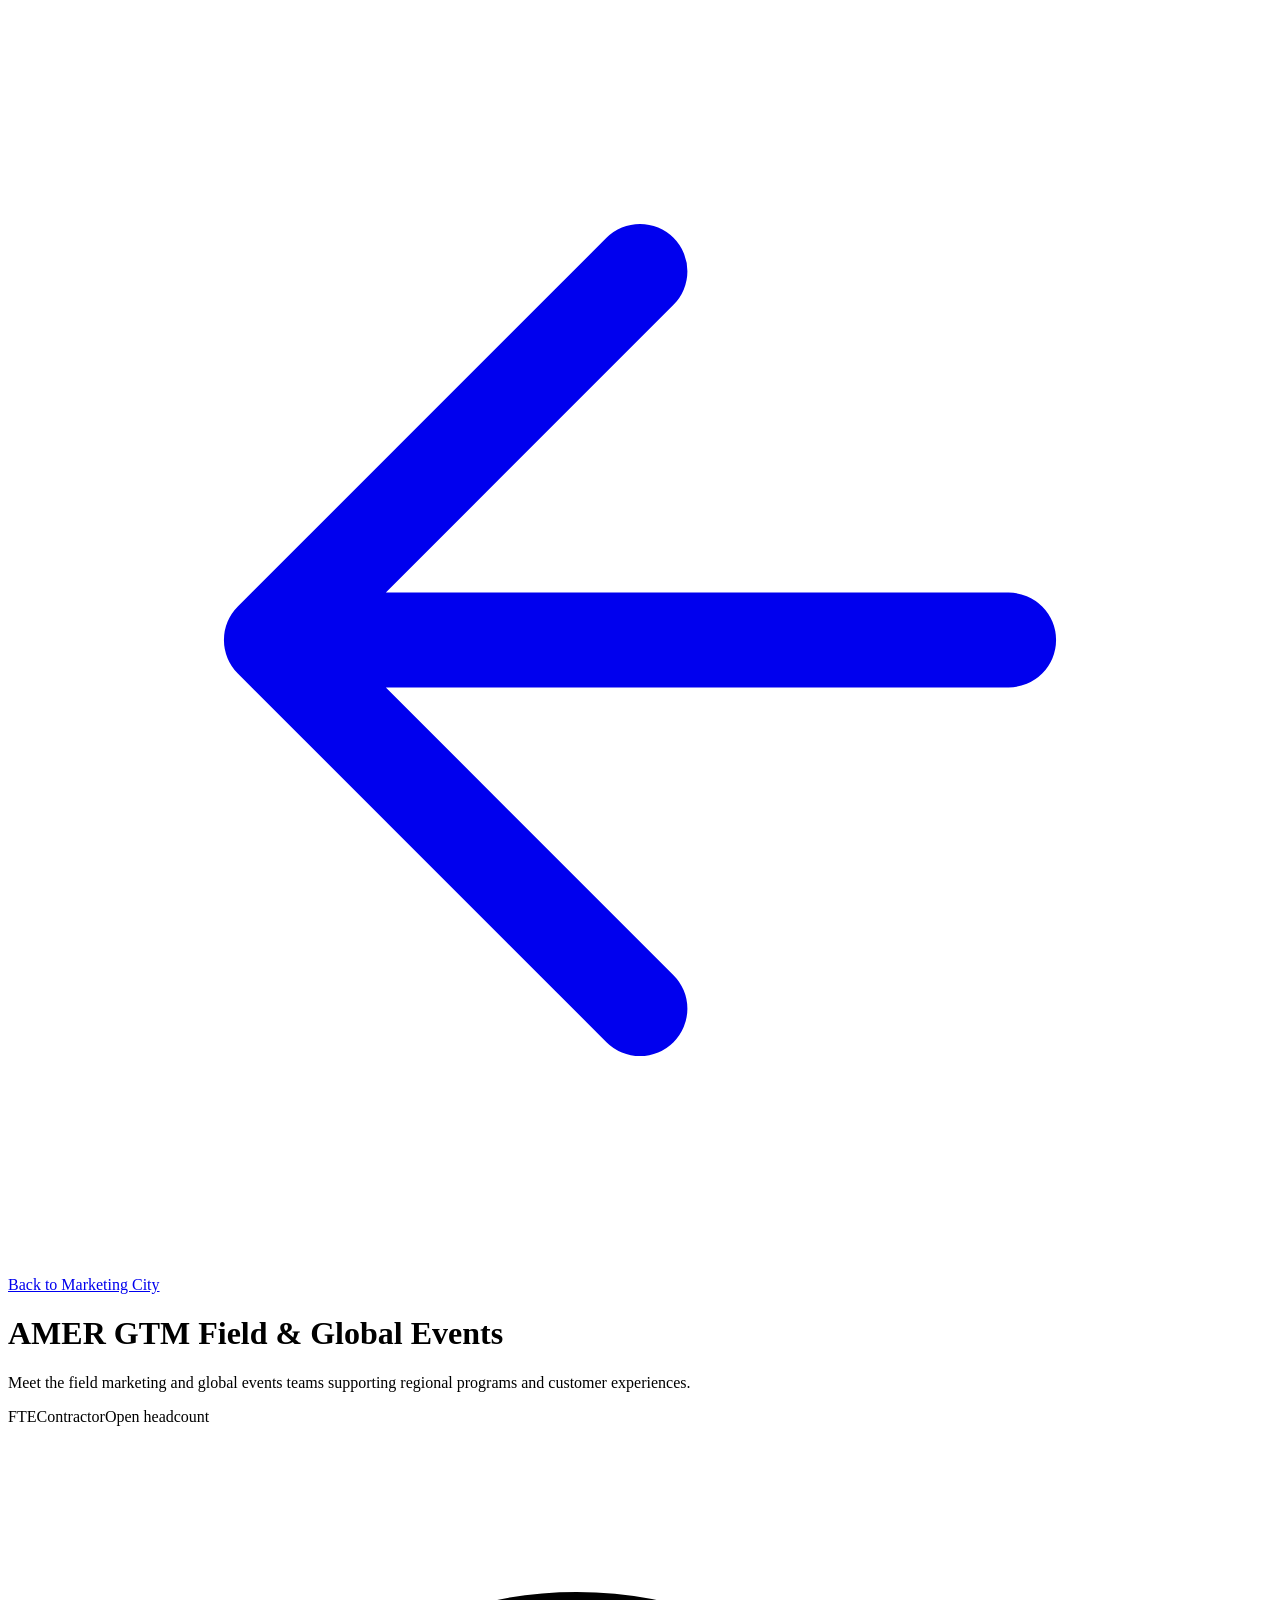
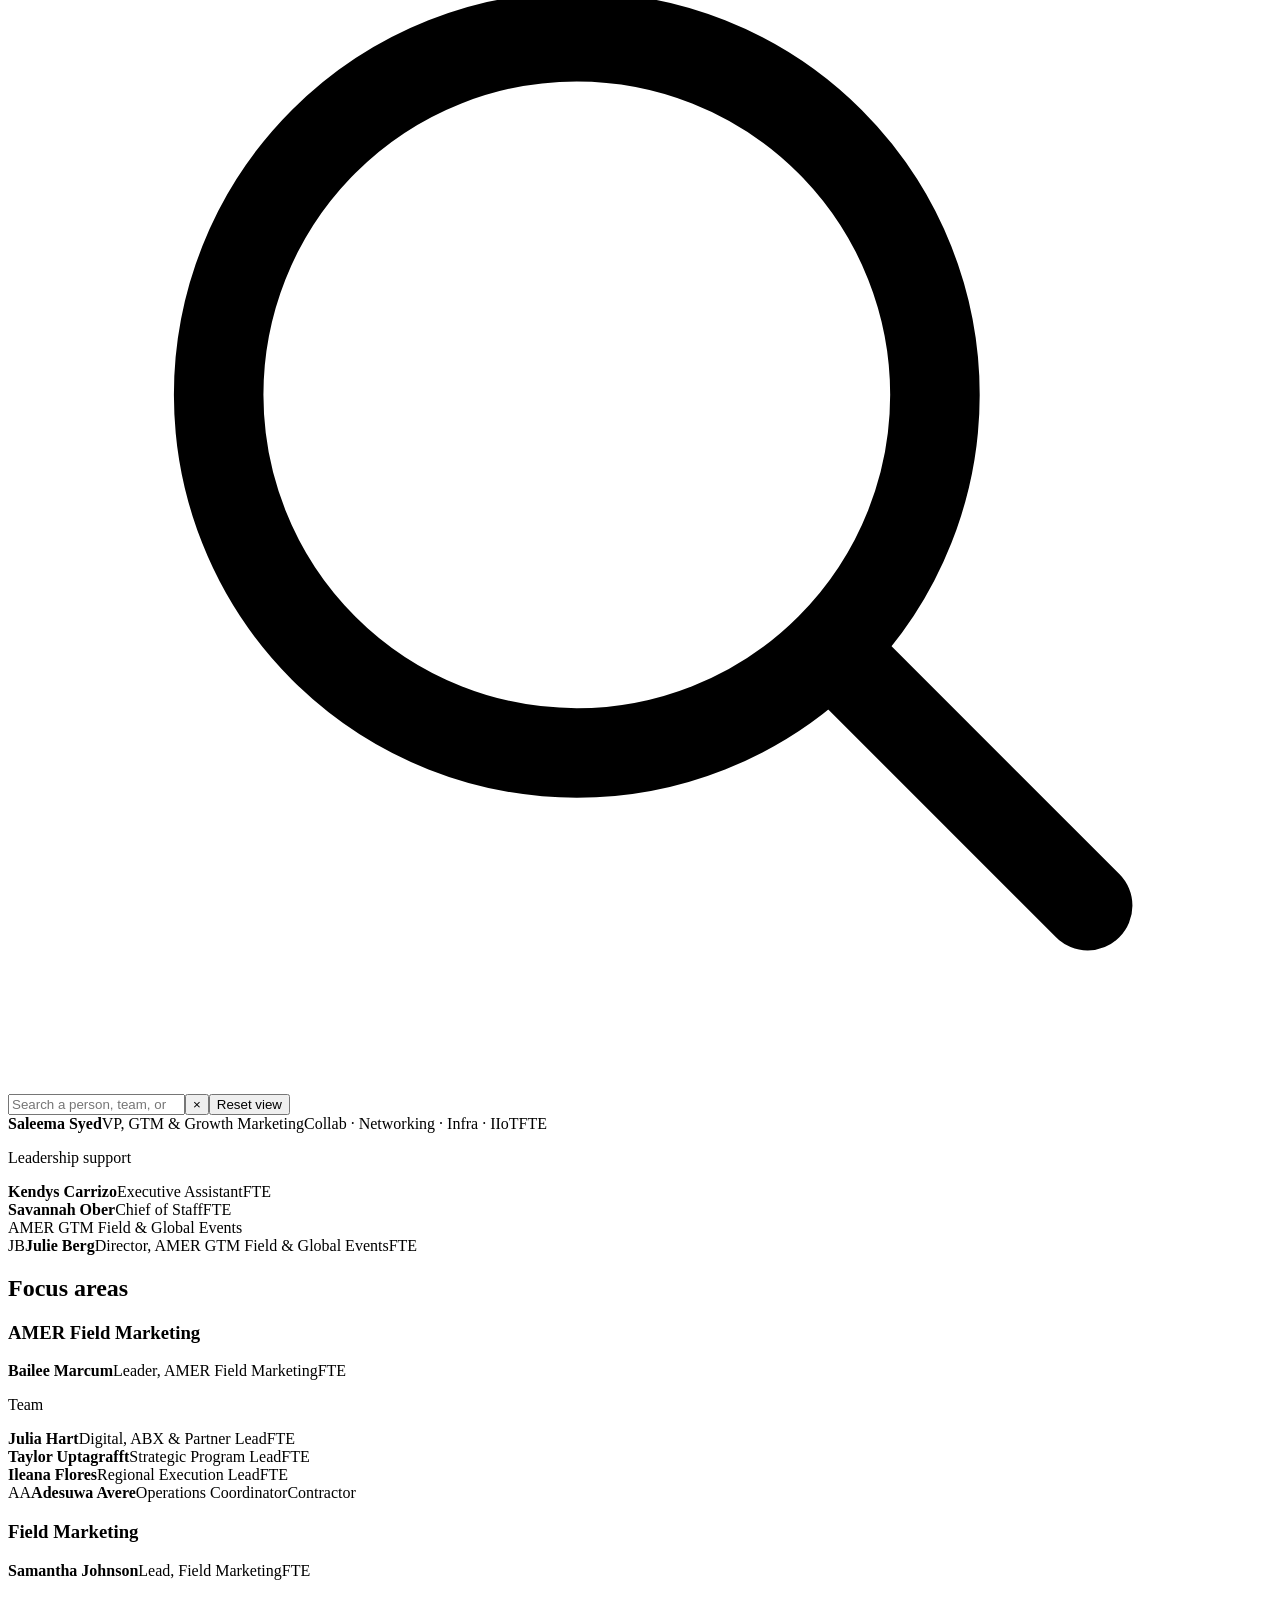
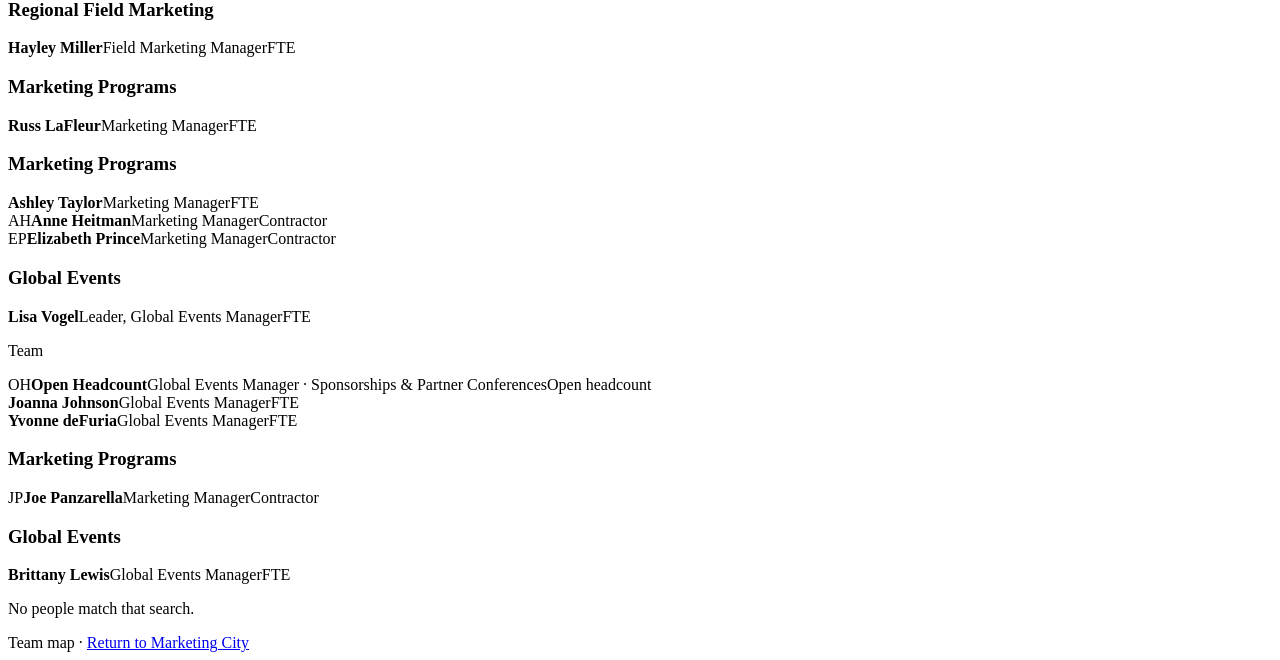
==== amer-gtm-field-global-events.html @ 4ba30db3 "Add files via upload" ====
<!doctype html>
<html lang="en"><head><meta charset="utf-8"><meta name="viewport" content="width=device-width,initial-scale=1"><meta name="theme-color" content="#f2efe9"><title>AMER GTM Field &amp; Global Events — Team Map</title><link rel="stylesheet" href="assets/team-maps.css"><link rel="stylesheet" href="assets/layout-fixes.css"></head>
<body><main class="page">
  <header class="topbar"><div><a class="back" href="index.html" aria-label="Back to Marketing City home"><svg viewBox="0 0 24 24" fill="none" aria-hidden="true"><path d="M19 12H5m7 7-7-7 7-7" stroke="currentColor" stroke-width="1.8" stroke-linecap="round" stroke-linejoin="round"/></svg>Back to Marketing City</a><h1>AMER GTM Field &amp; Global Events</h1><p class="subtitle">Meet the field marketing and global events teams supporting regional programs and customer experiences.</p></div><div class="header-meta"><div class="count" data-people-count></div><div class="legend"><span class="legend-item"><i class="legend-mark"></i>FTE</span><span class="legend-item"><i class="legend-mark contractor"></i>Contractor</span><span class="legend-item"><i class="legend-mark open"></i>Open headcount</span></div></div></header>
  <div class="toolbar"><label class="search-wrap"><svg class="search-icon" viewBox="0 0 24 24" fill="none" aria-hidden="true"><circle cx="10.8" cy="10.8" r="6.8" stroke="currentColor" stroke-width="1.7"/><path d="m16 16 4.5 4.5" stroke="currentColor" stroke-width="1.7" stroke-linecap="round"/></svg><input id="search" type="search" placeholder="Search a person, team, or responsibility" autocomplete="off" aria-label="Search a person, team, or responsibility"><button class="clear" type="button" aria-label="Clear search">×</button></label><button class="reset" type="button">Reset view</button></div>
  <section class="executive-row" aria-label="Marketing leadership">
    <article class="executive-card"><span class="avatar"><img src="assets/headshots/saleema-syed.jpg" alt="" loading="lazy"></span><span class="copy"><strong class="name">Saleema Syed</strong><span class="title">VP, GTM &amp; Growth Marketing</span><span class="title">Collab · Networking · Infra · IIoT</span><span class="role">FTE</span></span></article>
    <div class="executive-support"><p class="executive-support-label">Leadership support</p>
      <article class="person-card"><span class="avatar"><img src="assets/headshots/kendys-carrizo.jpg" alt="" loading="lazy"></span><span class="copy"><strong class="name">Kendys Carrizo</strong><span class="title">Executive Assistant</span><span class="role">FTE</span></span></article>
      <article class="person-card"><span class="avatar"><img src="assets/headshots/savannah-ober.jpg" alt="" loading="lazy"></span><span class="copy"><strong class="name">Savannah Ober</strong><span class="title">Chief of Staff</span><span class="role">FTE</span></span></article>
    </div>
  </section>
  <div class="focus-banner" role="heading" aria-level="2">AMER GTM Field &amp; Global Events</div>
  <section class="lead-panel" aria-label="Team leadership"><div class="lead-person"><span class="avatar">JB</span><span class="copy"><strong class="name">Julie Berg</strong><span class="title">Director, AMER GTM Field &amp; Global Events</span><span class="role">FTE</span></span></div></section>
  <h2 class="section-label">Focus areas</h2><div class="group-grid">
    <section class="group"><h3 class="group-title">AMER Field Marketing</h3><div class="group-content"><article class="person-card"><span class="avatar"><img src="assets/headshots/bailee-marcum.jpg" alt="" loading="lazy"></span><span class="copy"><strong class="name">Bailee Marcum</strong><span class="title">Leader, AMER Field Marketing</span><span class="role">FTE</span></span></article><div class="subgroup"><p class="subgroup-label">Team</p><article class="person-card"><span class="avatar"><img src="assets/headshots/julia-hart.jpg" alt="" loading="lazy"></span><span class="copy"><strong class="name">Julia Hart</strong><span class="title">Digital, ABX &amp; Partner Lead</span><span class="role">FTE</span></span></article><article class="person-card"><span class="avatar"><img src="assets/headshots/taylor-uptagrafft.jpg" alt="" loading="lazy"></span><span class="copy"><strong class="name">Taylor Uptagrafft</strong><span class="title">Strategic Program Lead</span><span class="role">FTE</span></span></article><article class="person-card"><span class="avatar"><img src="assets/headshots/ileana-flores.jpg" alt="" loading="lazy"></span><span class="copy"><strong class="name">Ileana Flores</strong><span class="title">Regional Execution Lead</span><span class="role">FTE</span></span></article><article class="person-card contractor"><span class="avatar">AA</span><span class="copy"><strong class="name">Adesuwa Avere</strong><span class="title">Operations Coordinator</span><span class="role contractor">Contractor</span></span></article></div></div></section>
    <section class="group"><h3 class="group-title">Field Marketing</h3><div class="group-content"><article class="person-card"><span class="avatar"><img src="assets/headshots/samantha-johnson.jpg" alt="" loading="lazy"></span><span class="copy"><strong class="name">Samantha Johnson</strong><span class="title">Lead, Field Marketing</span><span class="role">FTE</span></span></article></div></section>
    <section class="group"><h3 class="group-title">Regional Field Marketing</h3><div class="group-content"><article class="person-card"><span class="avatar"><img src="assets/headshots/hayley-miller.jpg" alt="" loading="lazy"></span><span class="copy"><strong class="name">Hayley Miller</strong><span class="title">Field Marketing Manager</span><span class="role">FTE</span></span></article></div></section>
    <section class="group"><h3 class="group-title">Marketing Programs</h3><div class="group-content"><article class="person-card"><span class="avatar"><img src="assets/headshots/russ-lafleur.jpg" alt="" loading="lazy"></span><span class="copy"><strong class="name">Russ LaFleur</strong><span class="title">Marketing Manager</span><span class="role">FTE</span></span></article></div></section>
    <section class="group"><h3 class="group-title">Marketing Programs</h3><div class="group-content"><article class="person-card"><span class="avatar"><img src="assets/headshots/ashley-taylor.jpg" alt="" loading="lazy"></span><span class="copy"><strong class="name">Ashley Taylor</strong><span class="title">Marketing Manager</span><span class="role">FTE</span></span></article><article class="person-card contractor"><span class="avatar">AH</span><span class="copy"><strong class="name">Anne Heitman</strong><span class="title">Marketing Manager</span><span class="role contractor">Contractor</span></span></article><article class="person-card contractor"><span class="avatar">EP</span><span class="copy"><strong class="name">Elizabeth Prince</strong><span class="title">Marketing Manager</span><span class="role contractor">Contractor</span></span></article></div></section>
    <section class="group"><h3 class="group-title">Global Events</h3><div class="group-content"><article class="person-card"><span class="avatar"><img src="assets/headshots/lisa-vogel.jpg" alt="" loading="lazy"></span><span class="copy"><strong class="name">Lisa Vogel</strong><span class="title">Leader, Global Events Manager</span><span class="role">FTE</span></span></article><div class="subgroup"><p class="subgroup-label">Team</p><article class="person-card open"><span class="avatar">OH</span><span class="copy"><strong class="name">Open Headcount</strong><span class="title">Global Events Manager · Sponsorships &amp; Partner Conferences</span><span class="role open">Open headcount</span></span></article><article class="person-card"><span class="avatar"><img src="assets/headshots/joanna-johnson.jpg" alt="" loading="lazy"></span><span class="copy"><strong class="name">Joanna Johnson</strong><span class="title">Global Events Manager</span><span class="role">FTE</span></span></article><article class="person-card"><span class="avatar"><img src="assets/headshots/yvonne-defuria.jpg" alt="" loading="lazy"></span><span class="copy"><strong class="name">Yvonne deFuria</strong><span class="title">Global Events Manager</span><span class="role">FTE</span></span></article></div></div></section>
    <section class="group"><h3 class="group-title">Marketing Programs</h3><div class="group-content"><article class="person-card contractor"><span class="avatar">JP</span><span class="copy"><strong class="name">Joe Panzarella</strong><span class="title">Marketing Manager</span><span class="role contractor">Contractor</span></span></article></div></section>
    <section class="group"><h3 class="group-title">Global Events</h3><div class="group-content"><article class="person-card"><span class="avatar"><img src="assets/headshots/brittany-lewis.jpg" alt="" loading="lazy"></span><span class="copy"><strong class="name">Brittany Lewis</strong><span class="title">Global Events Manager</span><span class="role">FTE</span></span></article></div></section>
  </div><p class="empty-state">No people match that search.</p><footer class="footer">Team map · <a href="index.html">Return to Marketing City</a></footer>
</main><script src="assets/team-maps.js"></script></body></html>
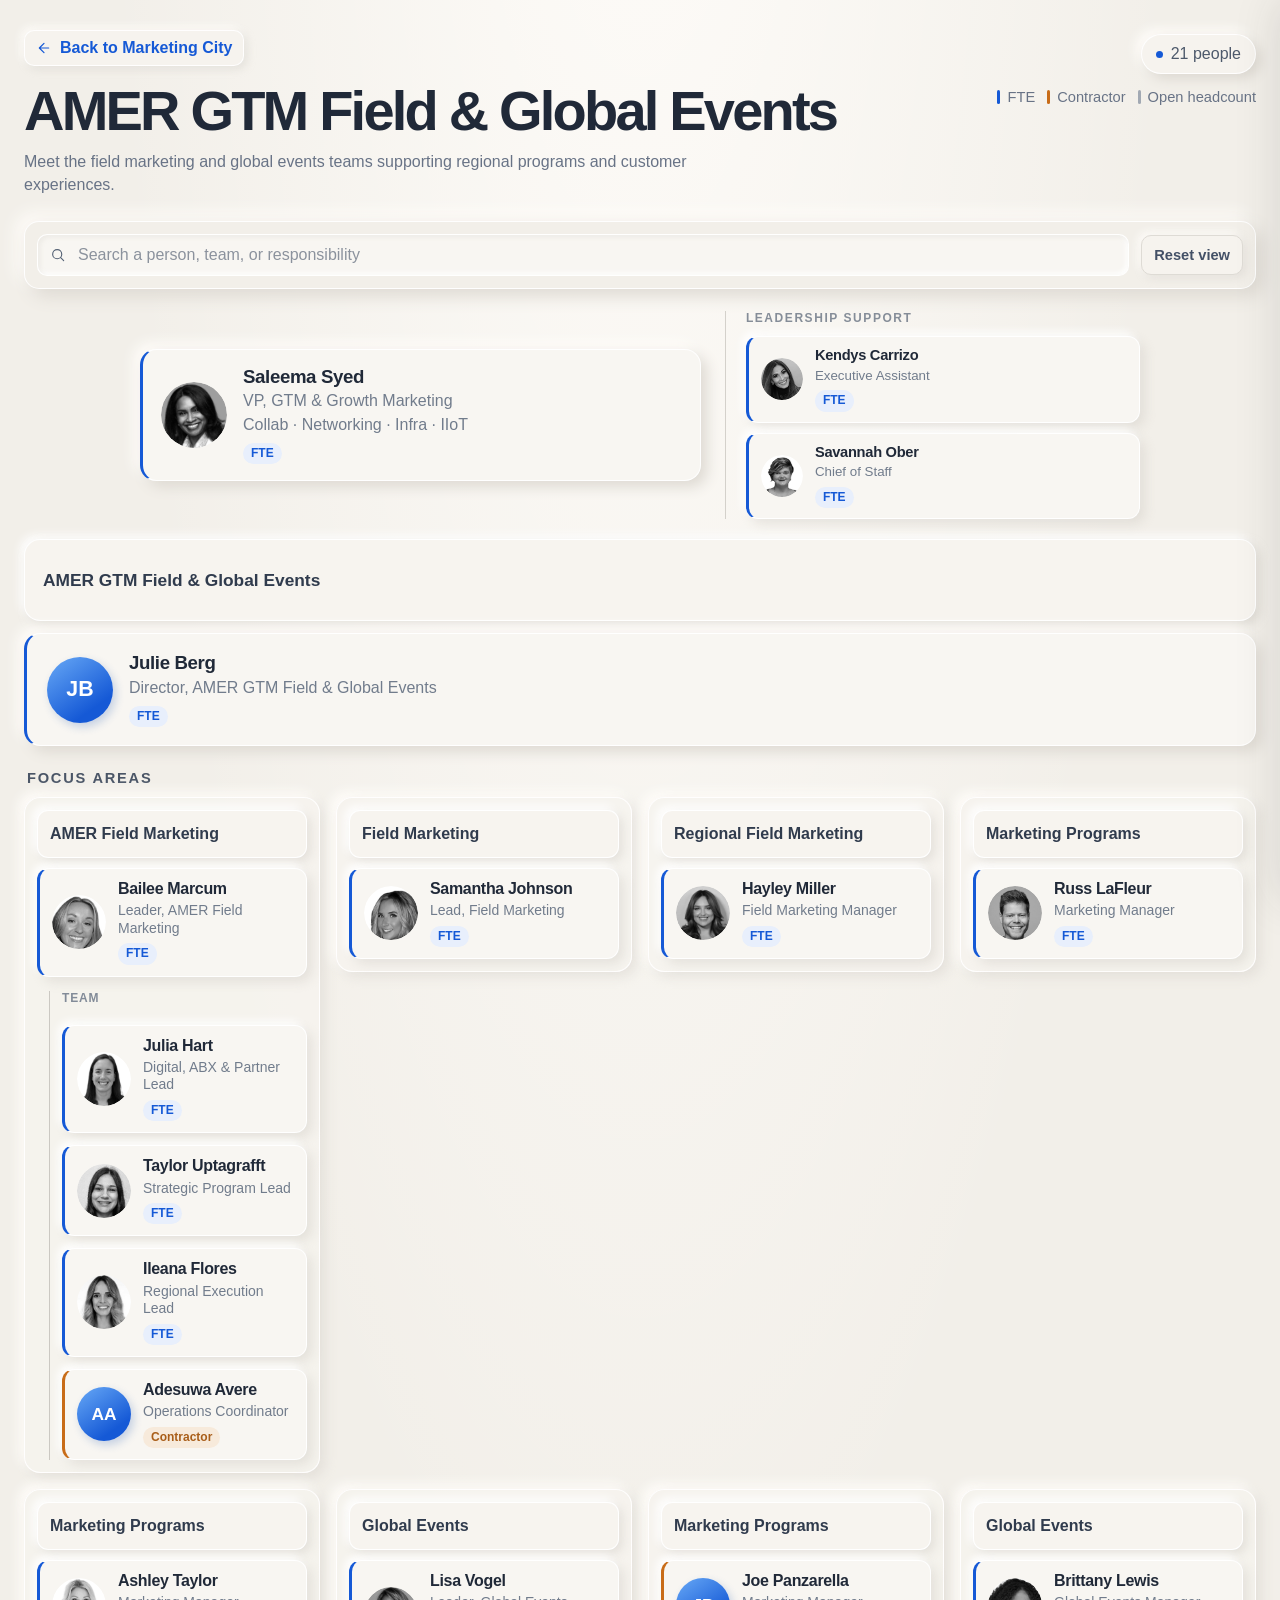
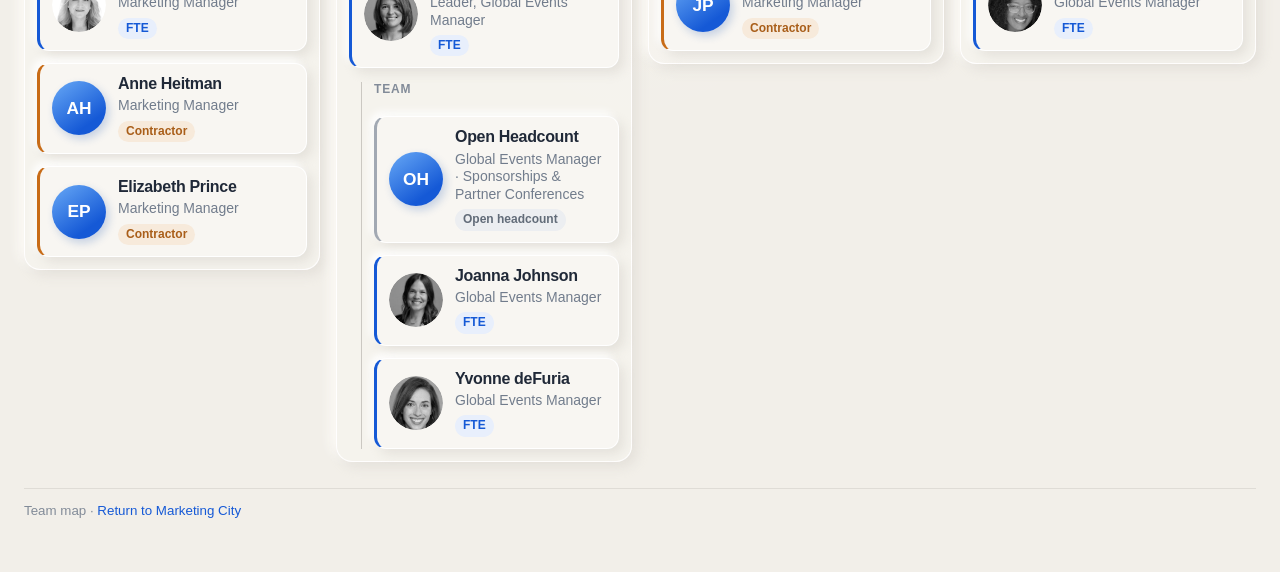
==== commit 442b7fe4: "Add files via upload" ====
--- a/amer-gtm-field-global-events.html
+++ b/amer-gtm-field-global-events.html
@@ -2,7 +2,7 @@
 <html lang="en"><head><meta charset="utf-8"><meta name="viewport" content="width=device-width,initial-scale=1"><meta name="theme-color" content="#f2efe9"><title>AMER GTM Field &amp; Global Events — Team Map</title><link rel="stylesheet" href="assets/team-maps.css"><link rel="stylesheet" href="assets/layout-fixes.css"></head>
 <body><main class="page">
   <header class="topbar"><div><a class="back" href="index.html" aria-label="Back to Marketing City home"><svg viewBox="0 0 24 24" fill="none" aria-hidden="true"><path d="M19 12H5m7 7-7-7 7-7" stroke="currentColor" stroke-width="1.8" stroke-linecap="round" stroke-linejoin="round"/></svg>Back to Marketing City</a><h1>AMER GTM Field &amp; Global Events</h1><p class="subtitle">Meet the field marketing and global events teams supporting regional programs and customer experiences.</p></div><div class="header-meta"><div class="count" data-people-count></div><div class="legend"><span class="legend-item"><i class="legend-mark"></i>FTE</span><span class="legend-item"><i class="legend-mark contractor"></i>Contractor</span><span class="legend-item"><i class="legend-mark open"></i>Open headcount</span></div></div></header>
-  <div class="toolbar"><label class="search-wrap"><svg class="search-icon" viewBox="0 0 24 24" fill="none" aria-hidden="true"><circle cx="10.8" cy="10.8" r="6.8" stroke="currentColor" stroke-width="1.7"/><path d="m16 16 4.5 4.5" stroke="currentColor" stroke-width="1.7" stroke-linecap="round"/></svg><input id="search" type="search" placeholder="Search a person, team, or responsibility" autocomplete="off" aria-label="Search a person, team, or responsibility"><button class="clear" type="button" aria-label="Clear search">×</button></label><button class="reset" type="button">Reset view</button></div>
+  <div class="toolbar"><label class="search-wrap"><svg class="search-icon" viewBox="0 0 24 24" fill="none" aria-hidden="true"><circle cx="10.8" cy="10.8" r="6.8" stroke="currentColor" stroke-width="1.7"/><path d="m16 16 4.5 4.5" stroke="currentColor" stroke-width="1.7" stroke-linecap="round"/></svg><input id="search" type="text" placeholder="Search a person, team, or responsibility" autocomplete="off" aria-label="Search a person, team, or responsibility"><button class="clear" type="button" aria-label="Clear search">×</button></label><button class="reset" type="button">Reset view</button></div>
   <section class="executive-row" aria-label="Marketing leadership">
     <article class="executive-card"><span class="avatar"><img src="assets/headshots/saleema-syed.jpg" alt="" loading="lazy"></span><span class="copy"><strong class="name">Saleema Syed</strong><span class="title">VP, GTM &amp; Growth Marketing</span><span class="title">Collab · Networking · Infra · IIoT</span><span class="role">FTE</span></span></article>
     <div class="executive-support"><p class="executive-support-label">Leadership support</p>
--- a/assets/team-maps.css
+++ b/assets/team-maps.css
@@ -0,0 +1,55 @@
+:root{color-scheme:light;--canvas:#f2efe9;--panel:#f8f6f2;--ink:#202938;--muted:#687386;--muted-soft:#838b98;--blue:#1559d6;--blue-soft:#e8effc;--line:#dfdcd6;--orange:#c86c18;--orange-soft:#f7eadb;--cyan:#20b9d6;font-family:Inter,ui-sans-serif,-apple-system,BlinkMacSystemFont,"Segoe UI",sans-serif;font-synthesis:none;text-rendering:optimizeLegibility}*{box-sizing:border-box}body{min-width:320px;min-height:100vh;margin:0;color:var(--ink);background:radial-gradient(ellipse at 50% -25%,#fffdfa 0,transparent 60%),var(--canvas)}button,input{font:inherit}.page{width:min(100% - 48px,1680px);margin:auto;padding:30px 0 54px}.topbar{display:flex;align-items:flex-start;justify-content:space-between;gap:28px;margin-bottom:25px}.back{display:inline-flex;align-items:center;gap:8px;margin-bottom:16px;padding:8px 11px;border:1px solid rgba(255,255,255,.96);border-radius:10px;color:var(--blue);background:#f6f3ee;box-shadow:3px 3px 8px rgba(203,199,192,.4),-3px -3px 8px #fffdfa;text-decoration:none;font-size:12pt;font-weight:620}.back:hover{background:#fbfaf7;border-color:#c8d6f0}.back svg{width:16px;height:16px}.eyebrow{margin:0 0 10px;color:var(--blue);font-size:10pt;font-weight:750;letter-spacing:.14em;text-transform:uppercase}h1{margin:0;font-size:clamp(30pt,4.8vw,42pt);line-height:1.02;letter-spacing:-.05em;font-weight:690}.subtitle{max-width:680px;margin:12px 0 0;color:var(--muted);font-size:12pt;line-height:1.4}.header-meta{display:flex;flex-direction:column;align-items:flex-end;gap:15px;padding-top:4px}.count{display:flex;align-items:center;gap:8px;padding:10px 14px;border:1px solid rgba(255,255,255,.96);border-radius:999px;color:#4d596b;background:#f6f3ee;box-shadow:5px 5px 12px #ddd9d2,-5px -5px 12px #fffdfa;font-size:12pt;white-space:nowrap}.count:before{width:7px;height:7px;border-radius:50%;background:var(--blue);content:""}.legend{display:flex;flex-wrap:wrap;justify-content:flex-end;gap:12px;color:var(--muted);font-size:11pt}.legend-item{display:inline-flex;align-items:center;gap:7px;white-space:nowrap}.legend-mark{width:3px;height:14px;border-radius:2px;background:var(--blue)}.legend-mark.contractor{background:var(--orange)}.legend-mark.sow{background:#5b82e8}.legend-mark.open{background:#a2a9b3}.toolbar{display:flex;align-items:center;gap:12px;margin:0 0 22px;padding:12px;border:1px solid rgba(255,255,255,.96);border-radius:15px;background:#f2efe9;box-shadow:7px 7px 18px #ddd9d2,-7px -7px 18px #fffdfa}.search-wrap{position:relative;flex:1}.search-icon{position:absolute;top:50%;left:13px;width:16px;height:16px;transform:translateY(-50%);color:#546174;pointer-events:none}#search{width:100%;min-height:42px;padding:0 40px;color:var(--ink);border:1px solid rgba(255,255,255,.96);border-radius:10px;outline:0;background:#f8f6f2;box-shadow:inset 2px 2px 5px rgba(188,184,177,.2),inset -2px -2px 5px #fff; font-size:12pt}#search::placeholder{color:#8b929d}#search:focus{border-color:rgba(21,89,214,.48);background:#fff}.clear,.reset{min-height:40px;padding:0 12px;border:1px solid #dedbd5;border-radius:10px;color:#435066;background:#f6f3ee;box-shadow:3px 3px 8px rgba(203,199,192,.35),-3px -3px 8px #fffdfa;cursor:pointer;font-size:11pt;font-weight:620}.clear:hover,.reset:hover{color:var(--blue);border-color:#c8d6f0}.clear{display:none;position:absolute;right:7px;top:50%;width:28px;height:28px;min-height:0;padding:0;transform:translateY(-50%);box-shadow:none;border:0;background:transparent}.search-wrap.has-value .clear{display:block}.lead-panel{display:grid;grid-template-columns:minmax(0,1fr) minmax(280px,auto);align-items:center;gap:24px;margin:0 0 24px;padding:18px 20px;border:1px solid rgba(255,255,255,.98);border-left:3px solid var(--blue);border-radius:16px;background:#f8f6f2;box-shadow:6px 6px 14px #dedad3,-6px -6px 14px #fffdfa}.lead-person{display:flex;align-items:center;gap:16px;min-width:0}.avatar{display:grid;width:54px;height:54px;flex:0 0 auto;place-items:center;border-radius:50%;color:white;background:linear-gradient(145deg,#68a9f6,#1559d6 75%);box-shadow:3px 4px 9px rgba(36,92,179,.24);font-size:13pt;font-weight:750}.lead-person .avatar{width:66px;height:66px;font-size:16pt}.copy{min-width:0}.name{display:block;color:var(--ink);font-size:14pt;font-weight:690;line-height:1.15;letter-spacing:-.02em}.title{display:block;margin-top:4px;color:#717c8c;font-size:12pt;line-height:1.25}.role{display:inline-flex;align-items:center;width:max-content;margin-top:8px;padding:4px 8px;border-radius:99px;color:var(--blue);background:var(--blue-soft);font-size:9pt;font-weight:650;line-height:1.1}.role.contractor{color:#a95e19;background:var(--orange-soft)}.role.sow{color:#4465c5;background:#e9edfc}.role.open{color:#626c79;background:#eceef1}.lead-side{display:flex;align-items:center;gap:10px;justify-content:flex-end}.lead-side .person-card{width:min(100%,300px);min-height:70px}.section-label{margin:0 0 11px 3px;color:#4a5566;font-size:11pt;font-weight:750;letter-spacing:.12em;text-transform:uppercase}.group-grid{display:grid;grid-template-columns:repeat(auto-fit,minmax(min(100%,250px),1fr));align-items:start;gap:16px}.group{min-width:0;padding:12px;border:1px solid rgba(255,255,255,.96);border-radius:16px;background:rgba(247,244,239,.78);box-shadow:5px 5px 12px rgba(209,205,198,.42),-5px -5px 12px #fffdfa}.group-title{display:flex;align-items:center;min-height:48px;margin:0 0 10px;padding:10px 12px;border:1px solid rgba(255,255,255,.98);border-radius:11px;color:#303b4d;background:#f7f4ef;box-shadow:4px 4px 10px rgba(209,205,198,.46),-4px -4px 10px #fff;font-size:12pt;font-weight:680;line-height:1.2}.group-content{display:flex;flex-direction:column;gap:9px}.person-card{display:flex;align-items:center;gap:12px;min-width:0;min-height:74px;padding:11px 12px;border:1px solid rgba(255,255,255,.98);border-left:3px solid var(--blue);border-radius:12px;background:#f8f6f2;box-shadow:5px 5px 11px rgba(209,205,198,.45),-4px -4px 9px #fff;transition:transform .16s ease,box-shadow .16s ease,border-color .16s ease}.person-card.contractor{border-left-color:var(--orange)}.person-card.sow{border-left-color:#5b82e8}.person-card.open{border-left-color:#a2a9b3}.person-card:hover{transform:translateY(-2px);box-shadow:7px 8px 15px rgba(186,181,172,.55),-4px -4px 10px #fff}.person-card .name{font-size:12pt}.person-card .title{font-size:10.5pt;line-height:1.25}.person-card .role{margin-top:6px}.person-card.no-avatar{padding-left:15px}.subgroup{margin:2px 0 0 12px;padding-left:12px;border-left:1px solid #cbc8c2}.subgroup-label{margin:0 0 8px;color:#828b98;font-size:9pt;font-weight:700;letter-spacing:.07em;text-transform:uppercase}.subgroup .person-card{min-height:64px}.empty-state{display:none;margin:20px 0;padding:30px;color:var(--muted);text-align:center;border:1px dashed #c9c6c0;border-radius:14px}.footer{margin-top:26px;padding-top:14px;border-top:1px solid #dfdcd6;color:#828b98;font-size:10pt}.footer a{color:var(--blue);text-decoration:none}.footer a:hover{text-decoration:underline}.hidden-by-search{display:none!important}@media(max-width:900px){.page{width:min(100% - 36px,1680px)}.lead-panel{grid-template-columns:1fr}.lead-side{justify-content:flex-start}.lead-side .person-card{width:auto;min-width:min(100%,300px)}}@media(max-width:640px){.page{width:min(100% - 28px,1680px);padding-top:22px}.topbar{flex-direction:column;gap:14px}.header-meta{width:100%;align-items:flex-start}.legend{justify-content:flex-start}.toolbar{flex-wrap:wrap}.search-wrap{flex-basis:100%}.clear{right:7px}.lead-panel{padding:14px}.lead-side{flex-direction:column;align-items:stretch}.lead-side .person-card{width:100%;max-width:none}.group-grid{grid-template-columns:1fr}.group{padding:10px}.group-title{min-height:44px}.person-card{min-height:68px}}
+
+
+/* Shared executive leadership row used above each focus-area leader. */
+.executive-row{display:grid;grid-template-columns:minmax(0,1fr) minmax(280px,.74fr);align-items:center;gap:24px;width:min(100%,1000px);margin:0 auto 20px}
+.executive-card{display:flex;align-items:center;gap:16px;min-width:0;min-height:104px;padding:16px 18px;border:1px solid rgba(255,255,255,.98);border-left:3px solid var(--blue);border-radius:16px;background:#f8f6f2;box-shadow:6px 6px 14px #dedad3,-6px -6px 14px #fffdfa}
+.executive-card .avatar{width:66px;height:66px;flex:0 0 auto;font-size:16pt}
+.executive-support{display:flex;min-width:0;flex-direction:column;gap:10px;padding-left:20px;border-left:1px solid #d4d1cb}
+.executive-support-label{margin:0 0 1px;color:#858d98;font-size:9pt;font-weight:750;letter-spacing:.13em;text-transform:uppercase}
+.executive-support .person-card{min-height:66px;padding:10px 12px}
+.executive-support .person-card .avatar{width:42px;height:42px;font-size:10.5pt}
+.executive-support .person-card .name{font-size:11pt}
+.executive-support .person-card .title{font-size:10pt}
+@media(max-width:900px){.executive-row{grid-template-columns:minmax(0,1fr) minmax(250px,.78fr);gap:16px}}
+@media(max-width:640px){.executive-row{grid-template-columns:minmax(0,1fr);gap:14px}.executive-support{display:grid;grid-template-columns:repeat(2,minmax(0,1fr));padding:0;border:0}.executive-support-label{grid-column:1/-1}}
+@media(max-width:420px){.executive-support{grid-template-columns:minmax(0,1fr)}.executive-support-label{grid-column:1}}
+
+
+/* Full-width department banner above the department lead. */
+.focus-banner{display:flex;min-height:82px;align-items:center;margin:0 0 12px;padding:12px 18px;border:1px solid rgba(255,255,255,.98);border-radius:16px;color:#303b4d;background:#f7f4ef;box-shadow:4px 4px 10px rgba(209,205,198,.56),-4px -4px 10px rgba(255,255,255,.96);font-size:13pt;font-weight:680;line-height:1.2}
+@media(max-width:640px){.focus-banner{min-height:68px;margin-bottom:10px;padding:10px 14px}}
+
+/* People directory detail view shared by all standard team pages. */
+.directory-scrim{position:fixed;z-index:1000;inset:0;visibility:hidden;background:rgba(30,38,50,.3);opacity:0;transition:opacity .2s,visibility .2s}
+.directory-scrim.open{visibility:visible;opacity:1}
+.directory-panel{position:fixed;z-index:1001;top:0;right:0;display:flex;width:min(430px,100%);height:100dvh;flex-direction:column;padding:26px;overflow-y:auto;border-left:1px solid rgba(178,174,166,.45);color:var(--ink);background:linear-gradient(160deg,#fbfaf7,#f1eee8 90%);box-shadow:-15px 0 42px rgba(45,47,50,.13);transform:translateX(103%);transition:transform .24s cubic-bezier(.2,.8,.2,1)}
+.directory-panel.open{transform:translateX(0)}
+.directory-top{display:flex;align-items:center;justify-content:space-between}
+.directory-kicker{margin:0;color:var(--blue);font-size:9pt;font-weight:750;letter-spacing:.14em;text-transform:uppercase}
+.directory-close{display:grid;width:36px;height:36px;place-items:center;border:1px solid rgba(255,255,255,.95);border-radius:10px;color:#586477;background:#f6f3ee;box-shadow:3px 3px 8px rgba(204,200,193,.55),-3px -3px 8px rgba(255,255,255,.95);cursor:pointer}
+.directory-close svg{width:16px;height:16px}
+.directory-profile{margin:26px 0 22px;padding-bottom:20px;border-bottom:1px solid var(--line)}
+.directory-avatar{display:grid;width:68px;height:68px;margin-bottom:16px;place-items:center;border-radius:22px;color:#fff;background:linear-gradient(145deg,#78b4f8,#1559d6 75%);box-shadow:6px 6px 14px rgba(44,93,168,.22),-4px -4px 10px rgba(255,255,255,.9);font-size:16pt;font-weight:750}
+.directory-name{margin:0;color:var(--ink);font-size:22pt;line-height:1.1;letter-spacing:-.04em}
+.directory-title{margin:7px 0 0;color:var(--muted);font-size:12pt;line-height:1.4}
+.directory-badges{display:flex;flex-wrap:wrap;gap:7px;margin-top:13px}
+.directory-badge{padding:4px 8px;border:1px solid #d5e0f5;border-radius:99px;color:var(--blue);background:#e9effb;font-size:9pt;font-weight:650}
+.directory-badge.contractor{color:#a95e19;border-color:#efdbc4;background:#f8ebdc}
+.directory-badge.sow{color:#4465c5;border-color:#d8e0fb;background:#e9edfc}
+.directory-badge.open{color:#626c79;border-color:#dedfe2;background:#eceef1}
+.directory-section{margin-bottom:20px}
+.directory-section h3{margin:0 0 9px;color:#828b98;font-size:9pt;font-weight:750;letter-spacing:.12em;text-transform:uppercase}
+.directory-copy{margin:0;padding:12px 13px;border:1px solid rgba(255,255,255,.95);border-radius:11px;color:#3d495c;background:#f7f5f0;box-shadow:4px 4px 10px rgba(208,204,197,.5),-4px -4px 10px rgba(255,255,255,.94);font-size:11pt;line-height:1.45}
+.directory-manager{display:block;width:100%;padding:12px 13px;text-align:left;border:1px solid rgba(255,255,255,.95);border-radius:11px;color:var(--ink);background:#f7f5f0;box-shadow:4px 4px 10px rgba(208,204,197,.5),-4px -4px 10px rgba(255,255,255,.94);cursor:pointer}
+.directory-manager:hover{border-color:#c8d8f2;background:#f9f8f4}
+.directory-manager strong,.directory-manager span{display:block}
+.directory-manager span{margin-top:3px;color:var(--muted);font-size:10pt}
+.directory-panel .directory-bottom{margin-top:auto;padding-top:14px;color:var(--muted);font-size:10pt;line-height:1.45}
+.person-card,.lead-person,.executive-card{cursor:pointer}
+.person-card:focus-visible,.lead-person:focus-visible,.executive-card:focus-visible{outline:2px solid var(--blue);outline-offset:3px}
+.avatar{overflow:hidden}
+.avatar img{display:block;width:100%;height:100%;border-radius:inherit;object-fit:cover;object-position:center top;filter:grayscale(1)}
+.directory-avatar{overflow:hidden;border-radius:50%}
+.directory-avatar img{display:block;width:100%;height:100%;border-radius:inherit;object-fit:cover;object-position:center top;filter:grayscale(1)}
+@media(max-width:640px){.directory-panel{top:auto;right:0;bottom:0;width:100%;height:min(86dvh,720px);padding:21px;border-top:1px solid rgba(178,174,166,.45);border-left:0;border-radius:20px 20px 0 0;box-shadow:0 -15px 42px rgba(45,47,50,.13);transform:translateY(103%)}.directory-panel.open{transform:translateY(0)}.directory-profile{margin-top:20px}}
--- a/assets/layout-fixes.css
+++ b/assets/layout-fixes.css
@@ -0,0 +1,88 @@
+/* Shared small-screen wrapping and card rhythm for all focus-area pages. */
+html,
+body {
+  width: 100%;
+  max-width: 100%;
+  overflow-x: clip;
+}
+
+.page,
+.shell,
+#app,
+.group-grid,
+.group,
+.domain-grid,
+.domain,
+.specialty-grid,
+.specialty,
+.division,
+.team-column,
+.team-people,
+.group-content,
+.subgroup {
+  min-width: 0;
+  max-width: 100%;
+}
+
+.subgroup {
+  display: flex;
+  flex-direction: column;
+}
+
+.person-card,
+.person-node {
+  min-width: 0;
+  max-width: 100%;
+  gap: 12px !important;
+  overflow: visible !important;
+}
+
+.person-card > .copy,
+.person-node > .node-copy,
+.lead-person > .copy {
+  min-width: 0;
+  flex: 1 1 0%;
+}
+
+.name,
+.title,
+.node-name,
+.node-title,
+.group-title,
+.team-heading {
+  max-width: 100%;
+  overflow-wrap: anywhere;
+}
+
+.role,
+.role-pill {
+  max-width: 100%;
+  white-space: normal;
+  overflow-wrap: anywhere;
+}
+
+.group-content,
+.subgroup,
+.team-people,
+.support-group,
+.reporting-branch {
+  gap: 12px !important;
+}
+
+@media (max-width: 1120px) {
+  .domain-grid {
+    grid-template-columns: minmax(0, 1fr) !important;
+  }
+
+  .domain:first-child {
+    grid-row: auto !important;
+  }
+}
+
+/* Matching staff portraits use consistent grayscale square crops. */
+.avatar{overflow:hidden}
+.avatar img{display:block;width:100%;height:100%;border-radius:inherit;object-fit:cover;object-position:center top;filter:grayscale(1)}
+.directory-avatar{overflow:hidden;border-radius:50%}
+.directory-avatar img,.profile-avatar img,.manager-avatar img{display:block;width:100%;height:100%;border-radius:inherit;object-fit:cover;object-position:center top;filter:grayscale(1)}
+.avatar:has(>img),.directory-avatar:has(>img),.profile-avatar:has(>img),.manager-avatar:has(>img){position:relative;overflow:hidden;padding:0!important;border:0!important;background:transparent!important;box-shadow:none!important}
+.avatar:has(>img)>img,.directory-avatar:has(>img)>img,.profile-avatar:has(>img)>img,.manager-avatar:has(>img)>img{position:absolute;inset:0;width:100%;height:100%;max-width:none;border:0;border-radius:50%;object-fit:cover;object-position:center top;filter:grayscale(1)}
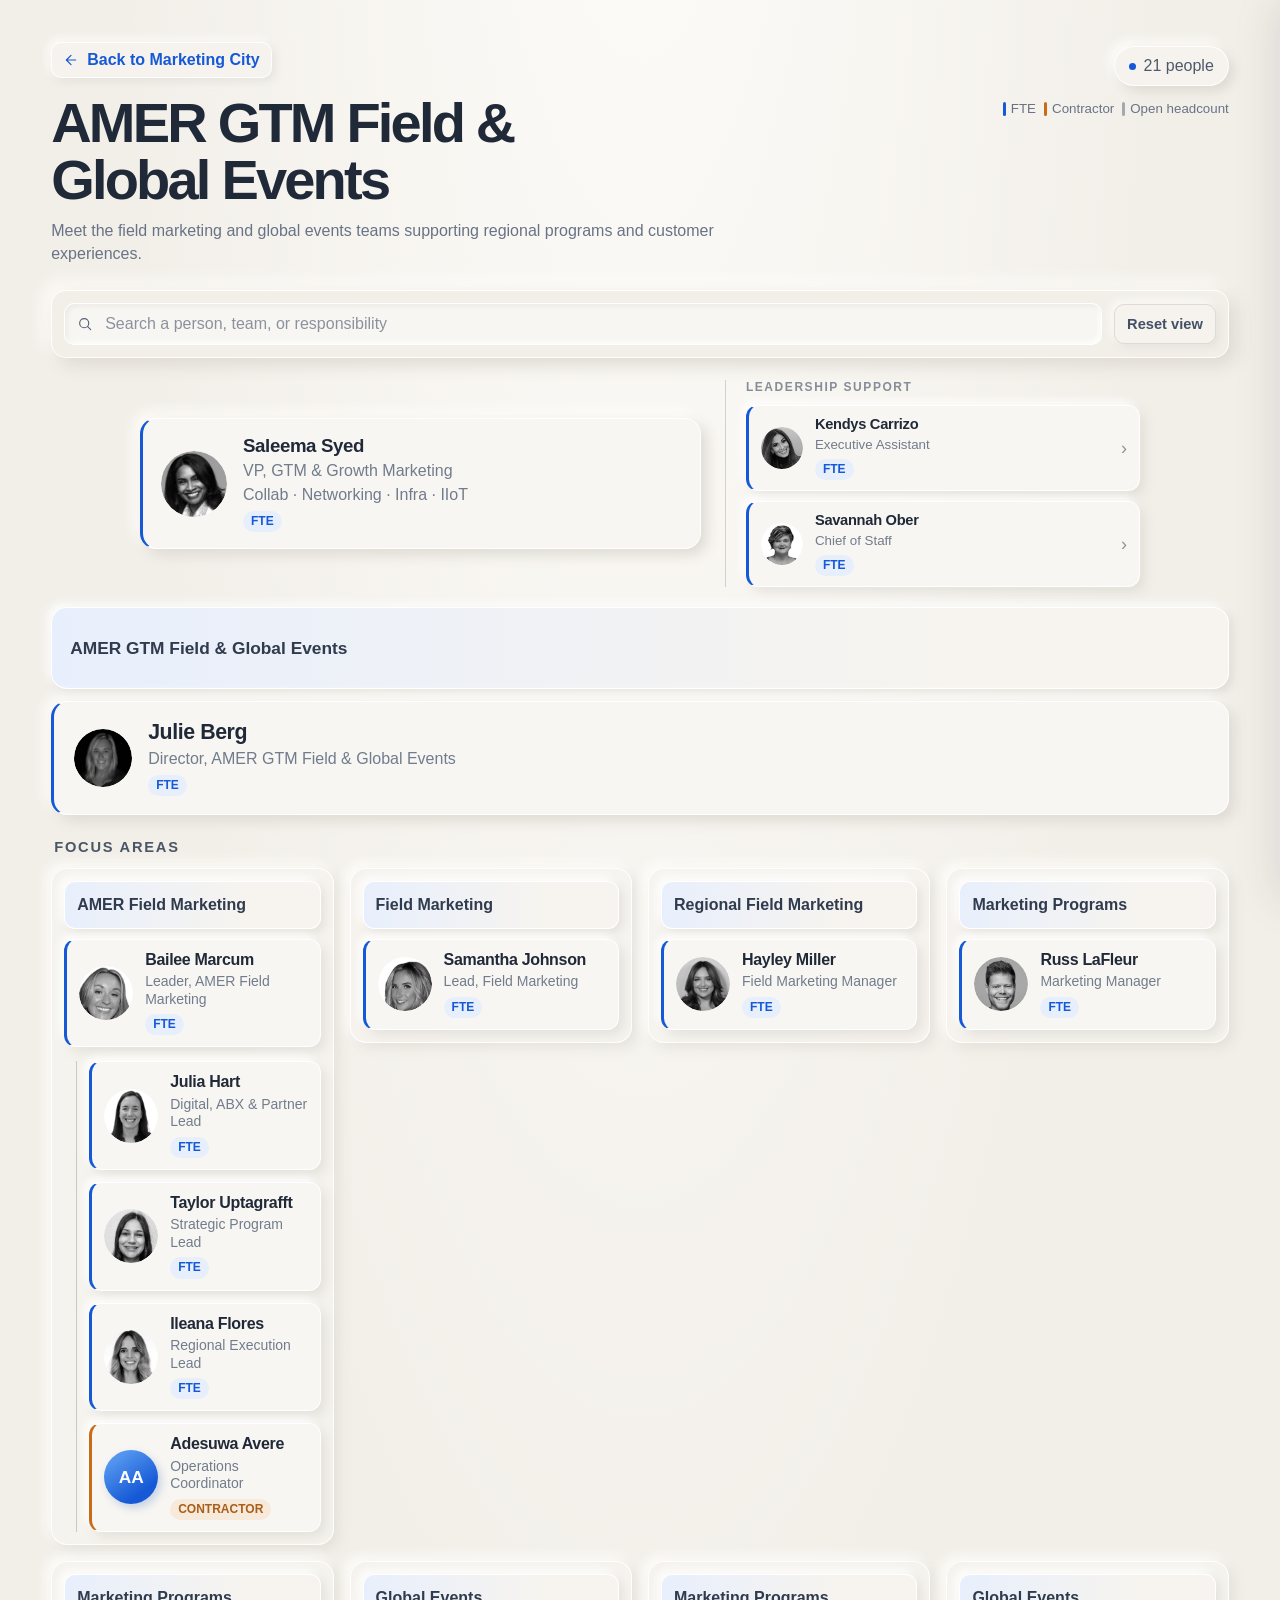
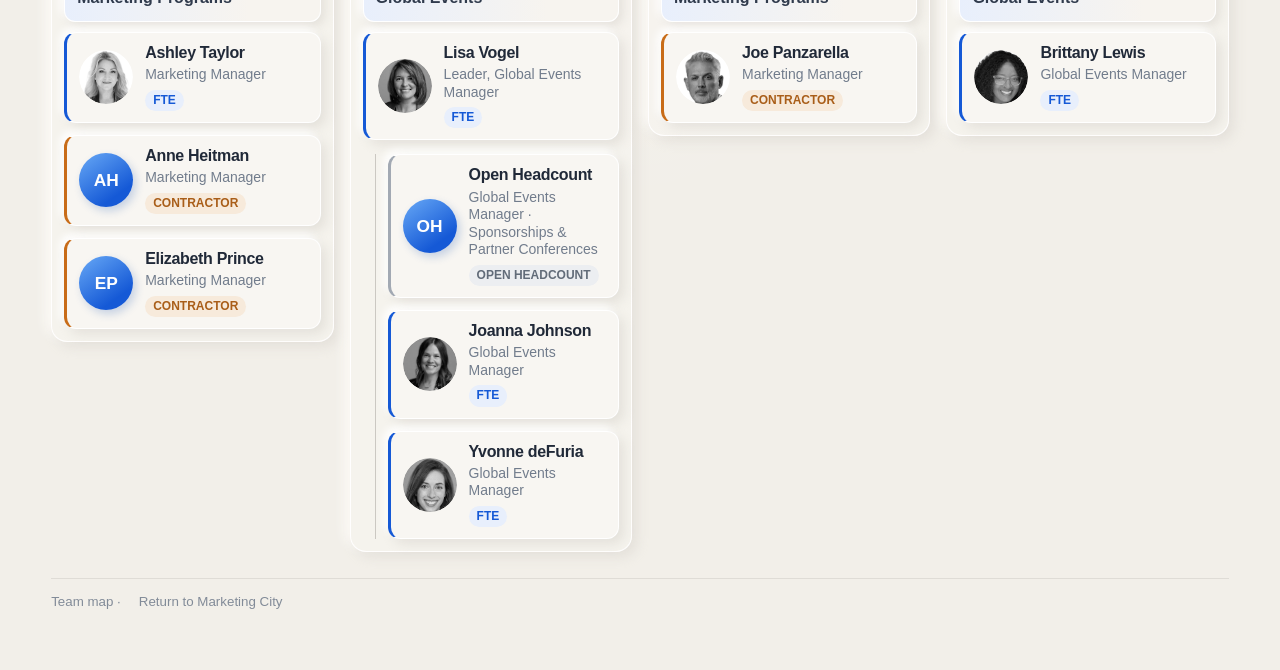
==== commit bd86273f: "Add files via upload" ====
--- a/amer-gtm-field-global-events.html
+++ b/amer-gtm-field-global-events.html
@@ -1,25 +1,25 @@
 <!doctype html>
 <html lang="en"><head><meta charset="utf-8"><meta name="viewport" content="width=device-width,initial-scale=1"><meta name="theme-color" content="#f2efe9"><title>AMER GTM Field &amp; Global Events — Team Map</title><link rel="stylesheet" href="assets/team-maps.css"><link rel="stylesheet" href="assets/layout-fixes.css"></head>
 <body><main class="page">
-  <header class="topbar"><div><a class="back" href="index.html" aria-label="Back to Marketing City home"><svg viewBox="0 0 24 24" fill="none" aria-hidden="true"><path d="M19 12H5m7 7-7-7 7-7" stroke="currentColor" stroke-width="1.8" stroke-linecap="round" stroke-linejoin="round"/></svg>Back to Marketing City</a><h1>AMER GTM Field &amp; Global Events</h1><p class="subtitle">Meet the field marketing and global events teams supporting regional programs and customer experiences.</p></div><div class="header-meta"><div class="count" data-people-count></div><div class="legend"><span class="legend-item"><i class="legend-mark"></i>FTE</span><span class="legend-item"><i class="legend-mark contractor"></i>Contractor</span><span class="legend-item"><i class="legend-mark open"></i>Open headcount</span></div></div></header>
+  <header class="topbar"><div><a class="back" href="index.html" aria-label="Back to Marketing City home"><svg viewBox="0 0 24 24" fill="none" aria-hidden="true"><path d="M19 12H5m7 7-7-7 7-7" stroke="currentColor" stroke-width="1.8" stroke-linecap="round" stroke-linejoin="round"/></svg>Back to Marketing City</a><h1>AMER GTM Field &amp;<br>Global Events</h1><p class="subtitle">Meet the field marketing and global events teams supporting regional programs and customer experiences.</p></div><div class="header-meta"><div class="count" data-people-count></div><div class="legend legend-single-line"><span class="legend-item"><i class="legend-mark"></i>FTE</span><span class="legend-item"><i class="legend-mark contractor"></i>Contractor</span><span class="legend-item"><i class="legend-mark open"></i>Open headcount</span></div></div></header>
   <div class="toolbar"><label class="search-wrap"><svg class="search-icon" viewBox="0 0 24 24" fill="none" aria-hidden="true"><circle cx="10.8" cy="10.8" r="6.8" stroke="currentColor" stroke-width="1.7"/><path d="m16 16 4.5 4.5" stroke="currentColor" stroke-width="1.7" stroke-linecap="round"/></svg><input id="search" type="text" placeholder="Search a person, team, or responsibility" autocomplete="off" aria-label="Search a person, team, or responsibility"><button class="clear" type="button" aria-label="Clear search">×</button></label><button class="reset" type="button">Reset view</button></div>
   <section class="executive-row" aria-label="Marketing leadership">
-    <article class="executive-card"><span class="avatar"><img src="assets/headshots/saleema-syed.jpg" alt="" loading="lazy"></span><span class="copy"><strong class="name">Saleema Syed</strong><span class="title">VP, GTM &amp; Growth Marketing</span><span class="title">Collab · Networking · Infra · IIoT</span><span class="role">FTE</span></span></article>
+    <article class="executive-card tier-c1" data-organization="Collaboration Mktg Admin - US" data-location="Allen, Texas, United States of America" data-webex-contact="saleemas@cisco.com"><span class="avatar"><img src="assets/headshots/saleema-syed.jpg" alt="" loading="lazy"></span><span class="copy"><strong class="name">Saleema Syed</strong><span class="title">VP, GTM &amp; Growth Marketing</span><span class="title">Collab · Networking · Infra · IIoT</span><span class="role">FTE</span></span></article>
     <div class="executive-support"><p class="executive-support-label">Leadership support</p>
-      <article class="person-card"><span class="avatar"><img src="assets/headshots/kendys-carrizo.jpg" alt="" loading="lazy"></span><span class="copy"><strong class="name">Kendys Carrizo</strong><span class="title">Executive Assistant</span><span class="role">FTE</span></span></article>
-      <article class="person-card"><span class="avatar"><img src="assets/headshots/savannah-ober.jpg" alt="" loading="lazy"></span><span class="copy"><strong class="name">Savannah Ober</strong><span class="title">Chief of Staff</span><span class="role">FTE</span></span></article>
+      <article class="person-card tier-c2" data-location="Richardson, Texas; United States Of America" data-webex-contact="kcarrizo@cisco.com" data-organization="Collaboration Mktg Admin - US"><span class="avatar"><img src="assets/headshots/kendys-carrizo.jpg" alt="" loading="lazy"></span><span class="copy"><strong class="name">Kendys Carrizo</strong><span class="title">Executive Assistant</span><span class="role">FTE</span></span></article>
+      <article class="person-card tier-c2" data-location="Houston, Texas; United States Of America" data-webex-contact="sobermaw@cisco.com" data-organization="Collaboration Mktg Admin - US"><span class="avatar"><img src="assets/headshots/savannah-ober.jpg" alt="" loading="lazy"></span><span class="copy"><strong class="name">Savannah Ober</strong><span class="title">Chief of Staff</span><span class="role">FTE</span></span></article>
     </div>
   </section>
   <div class="focus-banner" role="heading" aria-level="2">AMER GTM Field &amp; Global Events</div>
-  <section class="lead-panel" aria-label="Team leadership"><div class="lead-person"><span class="avatar">JB</span><span class="copy"><strong class="name">Julie Berg</strong><span class="title">Director, AMER GTM Field &amp; Global Events</span><span class="role">FTE</span></span></div></section>
+  <section class="lead-panel" aria-label="Team leadership"><div class="lead-person tier-c3" data-location="San Diego, California; United States Of America" data-webex-contact="juberg@cisco.com" data-organization="Collaboration America Field Marketing"><span class="avatar"><img src="assets/headshots/julie-berg.jpg" alt="" loading="lazy"></span><span class="copy"><strong class="name">Julie Berg</strong><span class="title">Director, AMER GTM Field &amp; Global Events</span><span class="role">FTE</span></span></div></section>
   <h2 class="section-label">Focus areas</h2><div class="group-grid">
-    <section class="group"><h3 class="group-title">AMER Field Marketing</h3><div class="group-content"><article class="person-card"><span class="avatar"><img src="assets/headshots/bailee-marcum.jpg" alt="" loading="lazy"></span><span class="copy"><strong class="name">Bailee Marcum</strong><span class="title">Leader, AMER Field Marketing</span><span class="role">FTE</span></span></article><div class="subgroup"><p class="subgroup-label">Team</p><article class="person-card"><span class="avatar"><img src="assets/headshots/julia-hart.jpg" alt="" loading="lazy"></span><span class="copy"><strong class="name">Julia Hart</strong><span class="title">Digital, ABX &amp; Partner Lead</span><span class="role">FTE</span></span></article><article class="person-card"><span class="avatar"><img src="assets/headshots/taylor-uptagrafft.jpg" alt="" loading="lazy"></span><span class="copy"><strong class="name">Taylor Uptagrafft</strong><span class="title">Strategic Program Lead</span><span class="role">FTE</span></span></article><article class="person-card"><span class="avatar"><img src="assets/headshots/ileana-flores.jpg" alt="" loading="lazy"></span><span class="copy"><strong class="name">Ileana Flores</strong><span class="title">Regional Execution Lead</span><span class="role">FTE</span></span></article><article class="person-card contractor"><span class="avatar">AA</span><span class="copy"><strong class="name">Adesuwa Avere</strong><span class="title">Operations Coordinator</span><span class="role contractor">Contractor</span></span></article></div></div></section>
-    <section class="group"><h3 class="group-title">Field Marketing</h3><div class="group-content"><article class="person-card"><span class="avatar"><img src="assets/headshots/samantha-johnson.jpg" alt="" loading="lazy"></span><span class="copy"><strong class="name">Samantha Johnson</strong><span class="title">Lead, Field Marketing</span><span class="role">FTE</span></span></article></div></section>
-    <section class="group"><h3 class="group-title">Regional Field Marketing</h3><div class="group-content"><article class="person-card"><span class="avatar"><img src="assets/headshots/hayley-miller.jpg" alt="" loading="lazy"></span><span class="copy"><strong class="name">Hayley Miller</strong><span class="title">Field Marketing Manager</span><span class="role">FTE</span></span></article></div></section>
-    <section class="group"><h3 class="group-title">Marketing Programs</h3><div class="group-content"><article class="person-card"><span class="avatar"><img src="assets/headshots/russ-lafleur.jpg" alt="" loading="lazy"></span><span class="copy"><strong class="name">Russ LaFleur</strong><span class="title">Marketing Manager</span><span class="role">FTE</span></span></article></div></section>
-    <section class="group"><h3 class="group-title">Marketing Programs</h3><div class="group-content"><article class="person-card"><span class="avatar"><img src="assets/headshots/ashley-taylor.jpg" alt="" loading="lazy"></span><span class="copy"><strong class="name">Ashley Taylor</strong><span class="title">Marketing Manager</span><span class="role">FTE</span></span></article><article class="person-card contractor"><span class="avatar">AH</span><span class="copy"><strong class="name">Anne Heitman</strong><span class="title">Marketing Manager</span><span class="role contractor">Contractor</span></span></article><article class="person-card contractor"><span class="avatar">EP</span><span class="copy"><strong class="name">Elizabeth Prince</strong><span class="title">Marketing Manager</span><span class="role contractor">Contractor</span></span></article></div></section>
-    <section class="group"><h3 class="group-title">Global Events</h3><div class="group-content"><article class="person-card"><span class="avatar"><img src="assets/headshots/lisa-vogel.jpg" alt="" loading="lazy"></span><span class="copy"><strong class="name">Lisa Vogel</strong><span class="title">Leader, Global Events Manager</span><span class="role">FTE</span></span></article><div class="subgroup"><p class="subgroup-label">Team</p><article class="person-card open"><span class="avatar">OH</span><span class="copy"><strong class="name">Open Headcount</strong><span class="title">Global Events Manager · Sponsorships &amp; Partner Conferences</span><span class="role open">Open headcount</span></span></article><article class="person-card"><span class="avatar"><img src="assets/headshots/joanna-johnson.jpg" alt="" loading="lazy"></span><span class="copy"><strong class="name">Joanna Johnson</strong><span class="title">Global Events Manager</span><span class="role">FTE</span></span></article><article class="person-card"><span class="avatar"><img src="assets/headshots/yvonne-defuria.jpg" alt="" loading="lazy"></span><span class="copy"><strong class="name">Yvonne deFuria</strong><span class="title">Global Events Manager</span><span class="role">FTE</span></span></article></div></div></section>
-    <section class="group"><h3 class="group-title">Marketing Programs</h3><div class="group-content"><article class="person-card contractor"><span class="avatar">JP</span><span class="copy"><strong class="name">Joe Panzarella</strong><span class="title">Marketing Manager</span><span class="role contractor">Contractor</span></span></article></div></section>
-    <section class="group"><h3 class="group-title">Global Events</h3><div class="group-content"><article class="person-card"><span class="avatar"><img src="assets/headshots/brittany-lewis.jpg" alt="" loading="lazy"></span><span class="copy"><strong class="name">Brittany Lewis</strong><span class="title">Global Events Manager</span><span class="role">FTE</span></span></article></div></section>
+    <section class="group"><h3 class="group-title">AMER Field Marketing</h3><div class="group-content"><article class="person-card tier-c4" data-location="Bentonville, Arkansas; United States Of America" data-webex-contact="bpeavey@cisco.com" data-organization="Collaboration America Field Marketing"><span class="avatar"><img src="assets/headshots/bailee-marcum.jpg" alt="" loading="lazy"></span><span class="copy"><strong class="name">Bailee Marcum</strong><span class="title">Leader, AMER Field Marketing</span><span class="role">FTE</span></span></article><div class="subgroup"><article class="person-card tier-c4" data-location="Research Triangle Park, North Carolina; United States Of America" data-webex-contact="julhart@cisco.com" data-organization="Collaboration America Field Marketing"><span class="avatar"><img src="assets/headshots/julia-hart.jpg" alt="" loading="lazy"></span><span class="copy"><strong class="name">Julia Hart</strong><span class="title">Digital, ABX &amp; Partner Lead</span><span class="role">FTE</span></span></article><article class="person-card tier-c4" data-location="Maitland, Florida; United States Of America" data-webex-contact="tuptagra@cisco.com" data-organization="Collaboration America Field Marketing"><span class="avatar"><img src="assets/headshots/taylor-uptagrafft.jpg" alt="" loading="lazy"></span><span class="copy"><strong class="name">Taylor Uptagrafft</strong><span class="title">Strategic Program Lead</span><span class="role">FTE</span></span></article><article class="person-card tier-c4" data-location="Miami, Florida; United States Of America" data-webex-contact="ileflore@cisco.com" data-organization="imimobile Marketing-US"><span class="avatar"><img src="assets/headshots/ileana-flores.jpg" alt="" loading="lazy"></span><span class="copy"><strong class="name">Ileana Flores</strong><span class="title">Regional Execution Lead</span><span class="role">FTE</span></span></article><article class="person-card contractor tier-c4" data-location="SJ-21, Milpitas, CA, United States Of America" data-webex-contact="aayere@cisco.com" data-organization="Collaboration Mktg Admin - US"><span class="avatar">AA</span><span class="copy"><strong class="name">Adesuwa Avere</strong><span class="title">Operations Coordinator</span><span class="role contractor">Contractor</span></span></article></div></div></section>
+    <section class="group"><h3 class="group-title">Field Marketing</h3><div class="group-content"><article class="person-card tier-c4" data-location="New York, New York; United States Of America" data-webex-contact="samajohn@cisco.com" data-organization="Collaboration Mktg Admin - US"><span class="avatar"><img src="assets/headshots/samantha-johnson.jpg" alt="" loading="lazy"></span><span class="copy"><strong class="name">Samantha Johnson</strong><span class="title">Lead, Field Marketing</span><span class="role">FTE</span></span></article></div></section>
+    <section class="group"><h3 class="group-title">Regional Field Marketing</h3><div class="group-content"><article class="person-card tier-c4" data-location="Tampa, Florida; United States Of America" data-webex-contact="hayalami@cisco.com" data-organization="WTG Networking Marketing America Field Marketing"><span class="avatar"><img src="assets/headshots/hayley-miller.jpg" alt="" loading="lazy"></span><span class="copy"><strong class="name">Hayley Miller</strong><span class="title">Field Marketing Manager</span><span class="role">FTE</span></span></article></div></section>
+    <section class="group"><h3 class="group-title">Marketing Programs</h3><div class="group-content"><article class="person-card tier-c4" data-location="Research Triangle Park, North Carolina; United States Of America" data-webex-contact="rlafleur@cisco.com" data-organization="Socio Marketing - US"><span class="avatar"><img src="assets/headshots/russ-lafleur.jpg" alt="" loading="lazy"></span><span class="copy"><strong class="name">Russ LaFleur</strong><span class="title">Marketing Manager</span><span class="role">FTE</span></span></article></div></section>
+    <section class="group"><h3 class="group-title">Marketing Programs</h3><div class="group-content"><article class="person-card tier-c4" data-location="Columbia, South Carolina; United States Of America" data-webex-contact="ashltayl@cisco.com" data-organization="BSFT Marketing - US"><span class="avatar"><img src="assets/headshots/ashley-taylor.jpg" alt="" loading="lazy"></span><span class="copy"><strong class="name">Ashley Taylor</strong><span class="title">Marketing Manager</span><span class="role">FTE</span></span></article><article class="person-card contractor tier-c4" data-location="SJ-21, Milpitas, CA, United States Of America" data-webex-contact="arigor@cisco.com" data-organization="Collaboration Mktg Admin - US"><span class="avatar">AH</span><span class="copy"><strong class="name">Anne Heitman</strong><span class="title">Marketing Manager</span><span class="role contractor">Contractor</span></span></article><article class="person-card contractor tier-c4" data-location="PLANO - DALLAS PKWY, Plano, TX, United States Of America" data-webex-contact="eliprinc@cisco.com" data-organization="Collaboration Mktg Admin - US"><span class="avatar">EP</span><span class="copy"><strong class="name">Elizabeth Prince</strong><span class="title">Marketing Manager</span><span class="role contractor">Contractor</span></span></article></div></section>
+    <section class="group"><h3 class="group-title">Global Events</h3><div class="group-content"><article class="person-card tier-c4" data-location="Ann Arbor, Michigan; United States Of America" data-webex-contact="livogel@cisco.com" data-organization="Socio Marketing - US"><span class="avatar"><img src="assets/headshots/lisa-vogel.jpg" alt="" loading="lazy"></span><span class="copy"><strong class="name">Lisa Vogel</strong><span class="title">Leader, Global Events Manager</span><span class="role">FTE</span></span></article><div class="subgroup"><article class="person-card open tier-c4"><span class="avatar">OH</span><span class="copy"><strong class="name">Open Headcount</strong><span class="title">Global Events Manager · Sponsorships &amp; Partner Conferences</span><span class="role open">Open headcount</span></span></article><article class="person-card tier-c4" data-location="Appleton, Wisconsin; United States Of America" data-webex-contact="joannaj@cisco.com" data-organization="Socio Marketing - US"><span class="avatar"><img src="assets/headshots/joanna-johnson.jpg" alt="" loading="lazy"></span><span class="copy"><strong class="name">Joanna Johnson</strong><span class="title">Global Events Manager</span><span class="role">FTE</span></span></article><article class="person-card tier-c4" data-location="Philadelphia, Pennsylvania; United States Of America" data-webex-contact="ydefuria@cisco.com" data-organization="Socio Marketing - US"><span class="avatar"><img src="assets/headshots/yvonne-defuria.jpg" alt="" loading="lazy"></span><span class="copy"><strong class="name">Yvonne deFuria</strong><span class="title">Global Events Manager</span><span class="role">FTE</span></span></article></div></div></section>
+    <section class="group"><h3 class="group-title">Marketing Programs</h3><div class="group-content"><article class="person-card contractor tier-c4" data-location="SJ-21, Milpitas, CA, United States Of America" data-webex-contact="jopanzar@cisco.com" data-organization="Collaboration Mktg Admin - US"><span class="avatar"><img src="assets/headshots/joe-panzarella.jpeg" alt="" loading="lazy"></span><span class="copy"><strong class="name">Joe Panzarella</strong><span class="title">Marketing Manager</span><span class="role contractor">Contractor</span></span></article></div></section>
+    <section class="group"><h3 class="group-title">Global Events</h3><div class="group-content"><article class="person-card tier-c4" data-location="Richardson, Texas; United States Of America" data-webex-contact="brittlew@cisco.com" data-organization="Webex Global Events - US- WebexOne"><span class="avatar"><img src="assets/headshots/brittany-lewis.jpg" alt="" loading="lazy"></span><span class="copy"><strong class="name">Brittany Lewis</strong><span class="title">Global Events Manager</span><span class="role">FTE</span></span></article></div></section>
   </div><p class="empty-state">No people match that search.</p><footer class="footer">Team map · <a href="index.html">Return to Marketing City</a></footer>
-</main><script src="assets/team-maps.js"></script></body></html>
+</main><script src="assets/location-time.js"></script><script src="assets/team-maps.js"></script></body></html>
--- a/assets/team-maps.css
+++ b/assets/team-maps.css
@@ -1,4 +1,4 @@
-:root{color-scheme:light;--canvas:#f2efe9;--panel:#f8f6f2;--ink:#202938;--muted:#687386;--muted-soft:#838b98;--blue:#1559d6;--blue-soft:#e8effc;--line:#dfdcd6;--orange:#c86c18;--orange-soft:#f7eadb;--cyan:#20b9d6;font-family:Inter,ui-sans-serif,-apple-system,BlinkMacSystemFont,"Segoe UI",sans-serif;font-synthesis:none;text-rendering:optimizeLegibility}*{box-sizing:border-box}body{min-width:320px;min-height:100vh;margin:0;color:var(--ink);background:radial-gradient(ellipse at 50% -25%,#fffdfa 0,transparent 60%),var(--canvas)}button,input{font:inherit}.page{width:min(100% - 48px,1680px);margin:auto;padding:30px 0 54px}.topbar{display:flex;align-items:flex-start;justify-content:space-between;gap:28px;margin-bottom:25px}.back{display:inline-flex;align-items:center;gap:8px;margin-bottom:16px;padding:8px 11px;border:1px solid rgba(255,255,255,.96);border-radius:10px;color:var(--blue);background:#f6f3ee;box-shadow:3px 3px 8px rgba(203,199,192,.4),-3px -3px 8px #fffdfa;text-decoration:none;font-size:12pt;font-weight:620}.back:hover{background:#fbfaf7;border-color:#c8d6f0}.back svg{width:16px;height:16px}.eyebrow{margin:0 0 10px;color:var(--blue);font-size:10pt;font-weight:750;letter-spacing:.14em;text-transform:uppercase}h1{margin:0;font-size:clamp(30pt,4.8vw,42pt);line-height:1.02;letter-spacing:-.05em;font-weight:690}.subtitle{max-width:680px;margin:12px 0 0;color:var(--muted);font-size:12pt;line-height:1.4}.header-meta{display:flex;flex-direction:column;align-items:flex-end;gap:15px;padding-top:4px}.count{display:flex;align-items:center;gap:8px;padding:10px 14px;border:1px solid rgba(255,255,255,.96);border-radius:999px;color:#4d596b;background:#f6f3ee;box-shadow:5px 5px 12px #ddd9d2,-5px -5px 12px #fffdfa;font-size:12pt;white-space:nowrap}.count:before{width:7px;height:7px;border-radius:50%;background:var(--blue);content:""}.legend{display:flex;flex-wrap:wrap;justify-content:flex-end;gap:12px;color:var(--muted);font-size:11pt}.legend-item{display:inline-flex;align-items:center;gap:7px;white-space:nowrap}.legend-mark{width:3px;height:14px;border-radius:2px;background:var(--blue)}.legend-mark.contractor{background:var(--orange)}.legend-mark.sow{background:#5b82e8}.legend-mark.open{background:#a2a9b3}.toolbar{display:flex;align-items:center;gap:12px;margin:0 0 22px;padding:12px;border:1px solid rgba(255,255,255,.96);border-radius:15px;background:#f2efe9;box-shadow:7px 7px 18px #ddd9d2,-7px -7px 18px #fffdfa}.search-wrap{position:relative;flex:1}.search-icon{position:absolute;top:50%;left:13px;width:16px;height:16px;transform:translateY(-50%);color:#546174;pointer-events:none}#search{width:100%;min-height:42px;padding:0 40px;color:var(--ink);border:1px solid rgba(255,255,255,.96);border-radius:10px;outline:0;background:#f8f6f2;box-shadow:inset 2px 2px 5px rgba(188,184,177,.2),inset -2px -2px 5px #fff; font-size:12pt}#search::placeholder{color:#8b929d}#search:focus{border-color:rgba(21,89,214,.48);background:#fff}.clear,.reset{min-height:40px;padding:0 12px;border:1px solid #dedbd5;border-radius:10px;color:#435066;background:#f6f3ee;box-shadow:3px 3px 8px rgba(203,199,192,.35),-3px -3px 8px #fffdfa;cursor:pointer;font-size:11pt;font-weight:620}.clear:hover,.reset:hover{color:var(--blue);border-color:#c8d6f0}.clear{display:none;position:absolute;right:7px;top:50%;width:28px;height:28px;min-height:0;padding:0;transform:translateY(-50%);box-shadow:none;border:0;background:transparent}.search-wrap.has-value .clear{display:block}.lead-panel{display:grid;grid-template-columns:minmax(0,1fr) minmax(280px,auto);align-items:center;gap:24px;margin:0 0 24px;padding:18px 20px;border:1px solid rgba(255,255,255,.98);border-left:3px solid var(--blue);border-radius:16px;background:#f8f6f2;box-shadow:6px 6px 14px #dedad3,-6px -6px 14px #fffdfa}.lead-person{display:flex;align-items:center;gap:16px;min-width:0}.avatar{display:grid;width:54px;height:54px;flex:0 0 auto;place-items:center;border-radius:50%;color:white;background:linear-gradient(145deg,#68a9f6,#1559d6 75%);box-shadow:3px 4px 9px rgba(36,92,179,.24);font-size:13pt;font-weight:750}.lead-person .avatar{width:66px;height:66px;font-size:16pt}.copy{min-width:0}.name{display:block;color:var(--ink);font-size:14pt;font-weight:690;line-height:1.15;letter-spacing:-.02em}.title{display:block;margin-top:4px;color:#717c8c;font-size:12pt;line-height:1.25}.role{display:inline-flex;align-items:center;width:max-content;margin-top:8px;padding:4px 8px;border-radius:99px;color:var(--blue);background:var(--blue-soft);font-size:9pt;font-weight:650;line-height:1.1}.role.contractor{color:#a95e19;background:var(--orange-soft)}.role.sow{color:#4465c5;background:#e9edfc}.role.open{color:#626c79;background:#eceef1}.lead-side{display:flex;align-items:center;gap:10px;justify-content:flex-end}.lead-side .person-card{width:min(100%,300px);min-height:70px}.section-label{margin:0 0 11px 3px;color:#4a5566;font-size:11pt;font-weight:750;letter-spacing:.12em;text-transform:uppercase}.group-grid{display:grid;grid-template-columns:repeat(auto-fit,minmax(min(100%,250px),1fr));align-items:start;gap:16px}.group{min-width:0;padding:12px;border:1px solid rgba(255,255,255,.96);border-radius:16px;background:rgba(247,244,239,.78);box-shadow:5px 5px 12px rgba(209,205,198,.42),-5px -5px 12px #fffdfa}.group-title{display:flex;align-items:center;min-height:48px;margin:0 0 10px;padding:10px 12px;border:1px solid rgba(255,255,255,.98);border-radius:11px;color:#303b4d;background:#f7f4ef;box-shadow:4px 4px 10px rgba(209,205,198,.46),-4px -4px 10px #fff;font-size:12pt;font-weight:680;line-height:1.2}.group-content{display:flex;flex-direction:column;gap:9px}.person-card{display:flex;align-items:center;gap:12px;min-width:0;min-height:74px;padding:11px 12px;border:1px solid rgba(255,255,255,.98);border-left:3px solid var(--blue);border-radius:12px;background:#f8f6f2;box-shadow:5px 5px 11px rgba(209,205,198,.45),-4px -4px 9px #fff;transition:transform .16s ease,box-shadow .16s ease,border-color .16s ease}.person-card.contractor{border-left-color:var(--orange)}.person-card.sow{border-left-color:#5b82e8}.person-card.open{border-left-color:#a2a9b3}.person-card:hover{transform:translateY(-2px);box-shadow:7px 8px 15px rgba(186,181,172,.55),-4px -4px 10px #fff}.person-card .name{font-size:12pt}.person-card .title{font-size:10.5pt;line-height:1.25}.person-card .role{margin-top:6px}.person-card.no-avatar{padding-left:15px}.subgroup{margin:2px 0 0 12px;padding-left:12px;border-left:1px solid #cbc8c2}.subgroup-label{margin:0 0 8px;color:#828b98;font-size:9pt;font-weight:700;letter-spacing:.07em;text-transform:uppercase}.subgroup .person-card{min-height:64px}.empty-state{display:none;margin:20px 0;padding:30px;color:var(--muted);text-align:center;border:1px dashed #c9c6c0;border-radius:14px}.footer{margin-top:26px;padding-top:14px;border-top:1px solid #dfdcd6;color:#828b98;font-size:10pt}.footer a{color:var(--blue);text-decoration:none}.footer a:hover{text-decoration:underline}.hidden-by-search{display:none!important}@media(max-width:900px){.page{width:min(100% - 36px,1680px)}.lead-panel{grid-template-columns:1fr}.lead-side{justify-content:flex-start}.lead-side .person-card{width:auto;min-width:min(100%,300px)}}@media(max-width:640px){.page{width:min(100% - 28px,1680px);padding-top:22px}.topbar{flex-direction:column;gap:14px}.header-meta{width:100%;align-items:flex-start}.legend{justify-content:flex-start}.toolbar{flex-wrap:wrap}.search-wrap{flex-basis:100%}.clear{right:7px}.lead-panel{padding:14px}.lead-side{flex-direction:column;align-items:stretch}.lead-side .person-card{width:100%;max-width:none}.group-grid{grid-template-columns:1fr}.group{padding:10px}.group-title{min-height:44px}.person-card{min-height:68px}}
+:root{color-scheme:light;--canvas:#f2efe9;--panel:#f8f6f2;--ink:#202938;--muted:#687386;--muted-soft:#838b98;--blue:#1559d6;--blue-soft:#e8effc;--line:#dfdcd6;--orange:#c86c18;--orange-soft:#f7eadb;--cyan:#20b9d6;font-family:Inter,ui-sans-serif,-apple-system,BlinkMacSystemFont,"Segoe UI",sans-serif;font-synthesis:none;text-rendering:optimizeLegibility}*{box-sizing:border-box}body{min-width:320px;min-height:100vh;margin:0;color:var(--ink);background:radial-gradient(ellipse at 50% -25%,#fffdfa 0,transparent 60%),var(--canvas)}button,input{font:inherit}.page{width:min(100% - 48px,1680px);margin:auto;padding:30px 0 54px}.topbar{display:flex;align-items:flex-start;justify-content:space-between;gap:28px;margin-bottom:25px}.back{display:inline-flex;align-items:center;gap:8px;margin-bottom:16px;padding:8px 11px;border:1px solid rgba(255,255,255,.96);border-radius:10px;color:var(--blue);background:#f6f3ee;box-shadow:3px 3px 8px rgba(203,199,192,.4),-3px -3px 8px #fffdfa;text-decoration:none;font-size:12pt;font-weight:620}.back:hover{background:#fbfaf7;border-color:#c8d6f0}.back svg{width:16px;height:16px}.eyebrow{margin:0 0 10px;color:var(--blue);font-size:10pt;font-weight:750;letter-spacing:.14em;text-transform:uppercase}h1{margin:0;font-size:clamp(30pt,4.8vw,42pt);line-height:1.02;letter-spacing:-.05em;font-weight:690}.subtitle{max-width:680px;margin:12px 0 0;color:var(--muted);font-size:12pt;line-height:1.4}.header-meta{display:flex;flex-direction:column;align-items:flex-end;gap:15px;padding-top:4px}.count{display:flex;align-items:center;gap:8px;padding:10px 14px;border:1px solid rgba(255,255,255,.96);border-radius:999px;color:#4d596b;background:#f6f3ee;box-shadow:5px 5px 12px #ddd9d2,-5px -5px 12px #fffdfa;font-size:12pt;white-space:nowrap}.count:before{width:7px;height:7px;border-radius:50%;background:var(--blue);content:""}.legend{display:flex;flex-wrap:wrap;justify-content:flex-end;gap:12px;color:var(--muted);font-size:11pt}.legend-item{display:inline-flex;align-items:center;gap:7px;white-space:nowrap}.legend-mark{width:3px;height:14px;border-radius:2px;background:var(--blue)}.legend-mark.contractor{background:var(--orange)}.legend-mark.sow{background:#7650b8}.legend-mark.open{background:#a2a9b3}.toolbar{display:flex;align-items:center;gap:12px;margin:0 0 22px;padding:12px;border:1px solid rgba(255,255,255,.96);border-radius:15px;background:#f2efe9;box-shadow:7px 7px 18px #ddd9d2,-7px -7px 18px #fffdfa}.search-wrap{position:relative;flex:1}.search-icon{position:absolute;top:50%;left:13px;width:16px;height:16px;transform:translateY(-50%);color:#546174;pointer-events:none}#search{width:100%;min-height:42px;padding:0 40px;color:var(--ink);border:1px solid rgba(255,255,255,.96);border-radius:10px;outline:0;background:#f8f6f2;box-shadow:inset 2px 2px 5px rgba(188,184,177,.2),inset -2px -2px 5px #fff; font-size:12pt}#search::placeholder{color:#8b929d}#search:focus{border-color:rgba(21,89,214,.48);background:#fff}.clear,.reset{min-height:40px;padding:0 12px;border:1px solid #dedbd5;border-radius:10px;color:#435066;background:#f6f3ee;box-shadow:3px 3px 8px rgba(203,199,192,.35),-3px -3px 8px #fffdfa;cursor:pointer;font-size:11pt;font-weight:620}.clear:hover,.reset:hover{color:var(--blue);border-color:#c8d6f0}.clear{display:none;position:absolute;right:7px;top:50%;width:28px;height:28px;min-height:0;padding:0;transform:translateY(-50%);box-shadow:none;border:0;background:transparent}.search-wrap.has-value .clear{display:block}.lead-panel{display:grid;grid-template-columns:minmax(0,1fr) minmax(280px,auto);align-items:center;gap:24px;margin:0 0 24px;padding:18px 20px;border:1px solid rgba(255,255,255,.98);border-left:3px solid var(--blue);border-radius:16px;background:#f8f6f2;box-shadow:6px 6px 14px #dedad3,-6px -6px 14px #fffdfa}.lead-person{display:flex;align-items:center;gap:16px;min-width:0}.avatar{display:grid;width:54px;height:54px;flex:0 0 auto;place-items:center;border-radius:50%;color:white;background:linear-gradient(145deg,#68a9f6,#1559d6 75%);box-shadow:3px 4px 9px rgba(36,92,179,.24);font-size:13pt;font-weight:750}.lead-person .avatar{width:66px;height:66px;font-size:16pt}.copy{min-width:0}.name{display:block;color:var(--ink);font-size:14pt;font-weight:690;line-height:1.15;letter-spacing:-.02em}.title{display:block;margin-top:4px;color:#717c8c;font-size:12pt;line-height:1.25}.role{display:inline-flex;align-items:center;width:max-content;margin-top:8px;padding:4px 8px;border-radius:99px;color:var(--blue);background:var(--blue-soft);font-size:9pt;font-weight:650;line-height:1.1}.role.contractor{color:#a95e19;background:var(--orange-soft)}.role.sow{color:#6841a8;background:#f0eafa}.role.open{color:#626c79;background:#eceef1}.lead-side{display:flex;align-items:center;gap:10px;justify-content:flex-end}.lead-side .person-card{width:min(100%,300px);min-height:70px}.section-label{margin:0 0 11px 3px;color:#4a5566;font-size:11pt;font-weight:750;letter-spacing:.12em;text-transform:uppercase}.group-grid{display:grid;grid-template-columns:repeat(auto-fit,minmax(min(100%,250px),1fr));align-items:start;gap:16px}.group{min-width:0;padding:12px;border:1px solid rgba(255,255,255,.96);border-radius:16px;background:rgba(247,244,239,.78);box-shadow:5px 5px 12px rgba(209,205,198,.42),-5px -5px 12px #fffdfa}.group-title{display:flex;align-items:center;min-height:48px;margin:0 0 10px;padding:10px 12px;border:1px solid rgba(255,255,255,.98);border-radius:11px;color:#303b4d;background:#f7f4ef;box-shadow:4px 4px 10px rgba(209,205,198,.46),-4px -4px 10px #fff;font-size:12pt;font-weight:680;line-height:1.2}.group-content{display:flex;flex-direction:column;gap:9px}.person-card{display:flex;align-items:center;gap:12px;min-width:0;min-height:74px;padding:11px 12px;border:1px solid rgba(255,255,255,.98);border-left:3px solid var(--blue);border-radius:12px;background:#f8f6f2;box-shadow:5px 5px 11px rgba(209,205,198,.45),-4px -4px 9px #fff;transition:transform .16s ease,box-shadow .16s ease,border-color .16s ease}.person-card.contractor{border-left-color:var(--orange)}.person-card.sow{border-left-color:#7650b8}.person-card.open{border-left-color:#a2a9b3}.person-card:hover{transform:translateY(-2px);box-shadow:7px 8px 15px rgba(186,181,172,.55),-4px -4px 10px #fff}.person-card .name{font-size:12pt}.person-card .title{font-size:10.5pt;line-height:1.25}.person-card .role{margin-top:6px}.person-card.no-avatar{padding-left:15px}.subgroup{margin:2px 0 0 12px;padding-left:12px;border-left:1px solid #cbc8c2}.subgroup-label{margin:0 0 8px;color:#828b98;font-size:9pt;font-weight:700;letter-spacing:.07em;text-transform:uppercase}.subgroup .person-card{min-height:64px}.empty-state{display:none;margin:20px 0;padding:30px;color:var(--muted);text-align:center;border:1px dashed #c9c6c0;border-radius:14px}.footer{margin-top:26px;padding-top:14px;border-top:1px solid #dfdcd6;color:#828b98;font-size:10pt}.footer a{color:var(--blue);text-decoration:none}.footer a:hover{text-decoration:underline}.hidden-by-search{display:none!important}@media(max-width:900px){.page{width:min(100% - 36px,1680px)}.lead-panel{grid-template-columns:1fr}.lead-side{justify-content:flex-start}.lead-side .person-card{width:auto;min-width:min(100%,300px)}}@media(max-width:640px){.page{width:min(100% - 28px,1680px);padding-top:22px}.topbar{flex-direction:column;gap:14px}.header-meta{width:100%;align-items:flex-start}.legend{justify-content:flex-start}.toolbar{flex-wrap:wrap}.search-wrap{flex-basis:100%}.clear{right:7px}.lead-panel{padding:14px}.lead-side{flex-direction:column;align-items:stretch}.lead-side .person-card{width:100%;max-width:none}.group-grid{grid-template-columns:1fr}.group{padding:10px}.group-title{min-height:44px}.person-card{min-height:68px}}
 
 
 /* Shared executive leadership row used above each focus-area leader. */
@@ -36,7 +36,7 @@
 .directory-badges{display:flex;flex-wrap:wrap;gap:7px;margin-top:13px}
 .directory-badge{padding:4px 8px;border:1px solid #d5e0f5;border-radius:99px;color:var(--blue);background:#e9effb;font-size:9pt;font-weight:650}
 .directory-badge.contractor{color:#a95e19;border-color:#efdbc4;background:#f8ebdc}
-.directory-badge.sow{color:#4465c5;border-color:#d8e0fb;background:#e9edfc}
+.directory-badge.sow{color:#6841a8;border-color:#d9c9ed;background:#f0eafa}
 .directory-badge.open{color:#626c79;border-color:#dedfe2;background:#eceef1}
 .directory-section{margin-bottom:20px}
 .directory-section h3{margin:0 0 9px;color:#828b98;font-size:9pt;font-weight:750;letter-spacing:.12em;text-transform:uppercase}
@@ -49,7 +49,26 @@
 .person-card,.lead-person,.executive-card{cursor:pointer}
 .person-card:focus-visible,.lead-person:focus-visible,.executive-card:focus-visible{outline:2px solid var(--blue);outline-offset:3px}
 .avatar{overflow:hidden}
+.avatar:has(> img){background:transparent}
 .avatar img{display:block;width:100%;height:100%;border-radius:inherit;object-fit:cover;object-position:center top;filter:grayscale(1)}
 .directory-avatar{overflow:hidden;border-radius:50%}
 .directory-avatar img{display:block;width:100%;height:100%;border-radius:inherit;object-fit:cover;object-position:center top;filter:grayscale(1)}
 @media(max-width:640px){.directory-panel{top:auto;right:0;bottom:0;width:100%;height:min(86dvh,720px);padding:21px;border-top:1px solid rgba(178,174,166,.45);border-left:0;border-radius:20px 20px 0 0;box-shadow:0 -15px 42px rgba(45,47,50,.13);transform:translateY(103%)}.directory-panel.open{transform:translateY(0)}.directory-profile{margin-top:20px}}
+
+/* Keep focus-area portraits the same size across all team-map layouts. */
+.page .group-grid .avatar,
+.page .group-content .avatar,
+.page .domain-grid .avatar,
+.page .specialty-grid .avatar,
+.page .teams-grid .avatar,
+.page .division .avatar,
+.page .shared-scope .avatar,
+.page .global-abx .avatar,
+#app .teams-grid .avatar {
+  width: 54px !important;
+  height: 54px !important;
+  flex: 0 0 54px !important;
+}
+/* C2: compact leadership support cards keep a clear profile affordance. */
+.executive-support .person-card::after{content:"›";flex:0 0 auto;margin-left:auto;color:#8a929d;font-size:18px;line-height:1;transition:color .16s,transform .16s}
+.executive-support .person-card:hover::after{color:var(--blue);transform:translateX(2px)}
--- a/assets/layout-fixes.css
+++ b/assets/layout-fixes.css
@@ -51,14 +51,18 @@
 .group-title,
 .team-heading {
   max-width: 100%;
-  overflow-wrap: anywhere;
+  overflow-wrap: normal;
+  word-break: normal;
+  hyphens: none;
 }
 
 .role,
 .role-pill {
   max-width: 100%;
   white-space: normal;
-  overflow-wrap: anywhere;
+  overflow-wrap: normal;
+  word-break: normal;
+  hyphens: none;
 }
 
 .group-content,
@@ -67,6 +71,75 @@
 .support-group,
 .reporting-branch {
   gap: 12px !important;
+}
+
+.page > .footer,
+.shell > .footer {
+  display: flex;
+  flex-direction: row;
+  justify-content: flex-start;
+  align-items: center;
+  flex-wrap: wrap;
+  gap: 18px;
+  width: auto;
+  margin: 26px 0 0;
+  padding: 14px 0 0;
+  border: 0;
+  border-top: 1px solid #dfdcd6;
+  border-radius: 0;
+  color: #828b98;
+  font-size: 10pt;
+  font-weight: 400;
+  line-height: 1.4;
+  text-align: left;
+  background: transparent;
+  box-shadow: none;
+}
+
+.page > .footer a,
+.shell > .footer a {
+  color: inherit;
+  text-decoration: none;
+}
+
+.page > .footer a:hover,
+.shell > .footer a:hover {
+  text-decoration: underline;
+}
+
+.profile-details {
+  display: grid;
+  gap: 8px;
+  margin: 0;
+}
+
+.profile-details > div {
+  display: grid;
+  grid-template-columns: 104px minmax(0, 1fr);
+  align-items: center;
+  gap: 12px;
+  padding: 10px 12px;
+  border: 1px solid rgba(255, 255, 255, .95);
+  border-radius: 11px;
+  background: #f7f5f0;
+  box-shadow: 4px 4px 10px rgba(208, 204, 197, .4), -4px -4px 10px rgba(255, 255, 255, .88);
+}
+
+.profile-details dt {
+  color: #828b98;
+  font-size: 9pt;
+  font-weight: 700;
+  letter-spacing: .04em;
+}
+
+.profile-details dd {
+  min-width: 0;
+  margin: 0;
+  color: #3d495c;
+  font-size: 11pt;
+  font-weight: 400;
+  line-height: 1.4;
+  overflow-wrap: break-word;
 }
 
 @media (max-width: 1120px) {
@@ -86,3 +159,819 @@
 .directory-avatar img,.profile-avatar img,.manager-avatar img{display:block;width:100%;height:100%;border-radius:inherit;object-fit:cover;object-position:center top;filter:grayscale(1)}
 .avatar:has(>img),.directory-avatar:has(>img),.profile-avatar:has(>img),.manager-avatar:has(>img){position:relative;overflow:hidden;padding:0!important;border:0!important;background:transparent!important;box-shadow:none!important}
 .avatar:has(>img)>img,.directory-avatar:has(>img)>img,.profile-avatar:has(>img)>img,.manager-avatar:has(>img)>img{position:absolute;inset:0;width:100%;height:100%;max-width:none;border:0;border-radius:50%;object-fit:cover;object-position:center top;filter:grayscale(1)}
+
+/* Use the EMEA page gutter consistently across the home page and every team page. */
+main.page,
+main.shell {
+  box-sizing: border-box;
+  width: 100%;
+  max-width: 1500px;
+  margin-inline: auto;
+  padding: 42px clamp(20px, 4vw, 64px) 58px;
+}
+
+/* Carry the team-title banner treatment across pages with the same hierarchy. */
+.page .focus-banner,
+#app .focus-banner {
+  background: linear-gradient(90deg, var(--blue-soft, #e8effc), #f7f4ef 78%);
+}
+
+/* Apply the same color treatment to focus-area headings without a side stripe. */
+.page h3.group-title,
+#app .team-heading {
+  background: linear-gradient(90deg, var(--blue-soft, #e8effc), #f7f4ef 72%);
+}
+
+/* EMEA's reporting label uses the same full-width T1 banner as the other pages. */
+.page .leader-section > .reporting-link {
+  width: 100%;
+  height: auto;
+  justify-content: stretch;
+  margin: 0 0 12px;
+  padding: 0;
+}
+
+.page .leader-section > .reporting-link > span {
+  display: flex;
+  width: 100%;
+  min-height: 82px;
+  align-items: center;
+  padding: 12px 18px;
+  border: 1px solid rgba(255, 255, 255, .98);
+  border-radius: 16px;
+  color: #303b4d;
+  background: linear-gradient(90deg, var(--blue-soft, #e8effc), #f7f4ef 78%);
+  box-shadow: 4px 4px 10px rgba(209, 205, 198, .56), -4px -4px 10px rgba(255, 255, 255, .96);
+  font-size: 13pt;
+  font-weight: 680;
+  letter-spacing: normal;
+}
+
+/* Keep each T2 heading and its C4 people inside one focus-area card. */
+#app .teams-grid > .team-column {
+  min-height: 0;
+  gap: 10px;
+  padding: 12px;
+  border: 1px solid rgba(255, 255, 255, .96);
+  border-radius: 16px;
+  background: rgba(247, 244, 239, .78);
+  box-shadow: 5px 5px 12px rgba(209, 205, 198, .42), -5px -5px 12px #fffdfa;
+}
+
+#app .teams-grid > .team-column > .team-heading {
+  min-height: 48px;
+  height: auto;
+  padding: 10px 12px;
+  border: 1px solid rgba(255, 255, 255, .98);
+  border-radius: 11px;
+  color: #303b4d;
+  background: linear-gradient(90deg, var(--blue-soft, #e8effc), #f7f4ef 72%);
+  box-shadow: 4px 4px 10px rgba(209, 205, 198, .56), -4px -4px 10px rgba(255, 255, 255, .96);
+}
+
+#app .teams-grid > .team-column > .team-people {
+  gap: 9px;
+}
+
+/* C4: compact standard person cards, with status color kept on the left edge. */
+#app .teams-grid .team-column .person-node {
+  min-height: 74px;
+  align-items: center;
+  gap: 12px;
+  padding: 10px 12px;
+  border-radius: 12px;
+}
+
+#app .teams-grid .team-column .node-copy {
+  min-width: 0;
+  flex: 1 1 auto;
+  padding: 0;
+}
+
+#app .teams-grid .team-column .node-name {
+  font-size: 12pt !important;
+  line-height: 1.15;
+  white-space: normal;
+  overflow: visible;
+  text-overflow: clip;
+}
+
+#app .teams-grid .team-column .node-title {
+  margin-top: 4px;
+  font-size: 10.5pt !important;
+  line-height: 1.25;
+  white-space: normal;
+  overflow: visible;
+  text-overflow: clip;
+}
+
+#app .teams-grid .team-column .role-pill {
+  position: static;
+  width: fit-content;
+  margin-top: 6px;
+  padding: 4px 8px;
+  font-size: 9pt !important;
+  line-height: 1.1;
+}
+
+@media (max-width: 560px) {
+  .page .leader-section > .reporting-link > span {
+    min-height: 68px;
+    padding: 10px 14px;
+  }
+
+  #app .teams-grid > .team-column {
+    padding: 10px;
+  }
+}
+
+/* Keep focus-area section labels consistent, including the interactive chart pages. */
+.page .section-label {
+  margin: 0 0 11px 3px;
+  padding: 0;
+}
+
+#app .teams-titlebar {
+  margin: 27px 0 12px 3px;
+  padding: 0;
+  justify-content: flex-start;
+}
+
+.page .section-label,
+#app .teams-titlebar h2:not(svg):not(path) {
+  color: #4a5566;
+  font-size: 11pt !important;
+  font-weight: 750;
+  letter-spacing: .12em;
+  line-height: 1.2;
+  text-transform: uppercase;
+}
+
+/* Align each C1 and C2 leadership pair on the same full-width row. */
+.executive-row,
+.product-page .product-vp-row,
+#app .vp-row {
+  width: min(100%, 1000px);
+  max-width: 1000px;
+  grid-template-columns: minmax(0, 1fr) minmax(280px, .74fr);
+  gap: 24px;
+  margin: 0 auto 20px;
+}
+
+.executive-row .executive-support,
+.product-page .product-support,
+#app .vp-row .support-group {
+  min-height: 100%;
+  align-self: stretch;
+  justify-content: center;
+  padding-left: 20px;
+  border-left: 1px solid #d4d1cb;
+}
+
+#app .vp-row .support-label {
+  font-size: 9pt !important;
+}
+
+.executive-row .executive-card,
+.product-page .product-vp-card,
+#app .vp-row > .vp-card {
+  min-height: 104px;
+  border: 1px solid rgba(255, 255, 255, .98);
+  border-left: 3px solid var(--blue, #1559d6);
+  border-radius: 16px;
+  background: #f8f6f2;
+  box-shadow: 6px 6px 14px #dedad3, -6px -6px 14px #fffdfa;
+}
+
+/* EMEA and IIoT use this link for the same Back control as the standard pages. */
+.back-button {
+  gap: 8px;
+  margin: 0 0 16px;
+  padding: 8px 11px;
+  border: 1px solid rgba(255, 255, 255, .96);
+  border-radius: 10px;
+  color: #1559d6;
+  background: #f6f3ee;
+  box-shadow: 3px 3px 8px rgba(203, 199, 192, .4), -3px -3px 8px #fffdfa;
+  font-size: 12pt;
+  font-weight: 620;
+  text-decoration: none;
+}
+
+.back-button:hover {
+  background: #fbfaf7;
+  border-color: #c8d6f0;
+}
+
+/* Status colors stay distinct across cards, badges, and legends. */
+.legend-mark.sow { background: #7650b8; }
+.person-card.sow,
+:is(.executive-card, .person-card, .person-node).sow,
+:is(.executive-card, .person-card, .person-node):has(.role.sow, .role-pill.sow),
+.lead-panel:has(> .lead-person .role.sow, > .lead-person .role-pill.sow) {
+  border-left-color: #7650b8;
+}
+:is(.role, .role-pill, .directory-badge).sow {
+  color: #6841a8;
+  border-color: #d9c9ed;
+  background: #f0eafa;
+}
+.role.contractor { text-transform: uppercase; }
+.role-pill.contractor { font-weight: 600; text-transform: uppercase; }
+#app .role-pill.contractor { font-weight: 600 !important; text-transform: uppercase; }
+#app .person-node.sow .role-pill { color: #6841a8; background: #f0eafa; }
+
+@media (max-width: 900px) {
+  .executive-row,
+  .product-page .product-vp-row,
+  #app .vp-row {
+    grid-template-columns: minmax(0, 1fr) minmax(250px, .78fr);
+    gap: 16px;
+  }
+}
+
+@media (max-width: 720px) {
+  .executive-row,
+  .product-page .product-vp-row,
+  #app .vp-row {
+    grid-template-columns: minmax(0, 1fr);
+    gap: 18px;
+  }
+
+  .executive-row .executive-support,
+  .product-page .product-support,
+  #app .vp-row .support-group {
+    padding: 0;
+    border-left: 0;
+  }
+}
+
+@media (max-width: 560px) {
+  #app .teams-titlebar { margin: 22px 0 12px 3px; }
+}
+
+/* Use the EMEA FTE badge weight consistently for every employment status. */
+:is(.role, .role-pill, .directory-badge) {
+  font-weight: 700 !important;
+}
+#app .role-pill.contractor { font-weight: 700 !important; }
+
+@media (max-width: 900px) {
+  main.page,
+  main.shell {
+    padding: 32px 24px 44px;
+  }
+}
+
+@media (max-width: 720px) {
+  main.page,
+  main.shell {
+    padding-top: 28px;
+  }
+}
+
+@media (max-width: 560px) {
+  main.page,
+  main.shell {
+    padding: 25px 16px 36px;
+  }
+}
+
+/* C1–C4: keep the card stripe and status badge on the same status palette. */
+:is(.executive-card, .person-card, .person-node).contractor,
+:is(.executive-card, .person-card, .person-node):has(.role.contractor, .role-pill.contractor),
+.lead-panel:has(> .lead-person .role.contractor, > .lead-person .role-pill.contractor) {
+  border-left-color: #c86c18;
+}
+:is(.executive-card, .person-card, .person-node).sow,
+:is(.executive-card, .person-card, .person-node):has(.role.sow, .role-pill.sow),
+.lead-panel:has(> .lead-person .role.sow, > .lead-person .role-pill.sow) {
+  border-left-color: #7650b8;
+}
+:is(.executive-card, .person-card, .person-node).open,
+:is(.executive-card, .person-card, .person-node):has(.role.open, .role-pill.open),
+.lead-panel:has(> .lead-person .role.open, > .lead-person .role-pill.open) {
+  border-left-color: #a2a9b3;
+}
+:is(.executive-card, .person-card, .person-node).leave,
+:is(.executive-card, .person-card, .person-node):has(.role.leave, .role-pill.leave),
+.lead-panel:has(> .lead-person .role.leave, > .lead-person .role-pill.leave) {
+  border-left-color: #d63384;
+}
+
+:is(.role, .role-pill).contractor { color: #a95e19; background: #f7eadb; }
+:is(.role, .role-pill).sow { color: #6841a8; border-color: #d9c9ed; background: #f0eafa; }
+:is(.role, .role-pill).open { color: #626c79; background: #eceef1; }
+:is(.role, .role-pill).leave { color: #ae2868; background: #fde7f1; }
+
+:is(.executive-card, .person-card, .person-node).contractor:hover,
+:is(.executive-card, .person-card, .person-node).contractor:focus-visible,
+:is(.executive-card, .person-card, .person-node):has(.role.contractor, .role-pill.contractor):hover,
+:is(.executive-card, .person-card, .person-node):has(.role.contractor, .role-pill.contractor):focus-visible,
+.lead-panel:has(> .lead-person .role.contractor, > .lead-person .role-pill.contractor):hover,
+.lead-panel:has(> .lead-person .role.contractor, > .lead-person .role-pill.contractor):focus-visible { border-left-color: #c86c18; }
+:is(.executive-card, .person-card, .person-node).sow:hover,
+:is(.executive-card, .person-card, .person-node).sow:focus-visible,
+:is(.executive-card, .person-card, .person-node):has(.role.sow, .role-pill.sow):hover,
+:is(.executive-card, .person-card, .person-node):has(.role.sow, .role-pill.sow):focus-visible,
+.lead-panel:has(> .lead-person .role.sow, > .lead-person .role-pill.sow):hover,
+.lead-panel:has(> .lead-person .role.sow, > .lead-person .role-pill.sow):focus-visible { border-left-color: #7650b8; }
+:is(.executive-card, .person-card, .person-node).open:hover,
+:is(.executive-card, .person-card, .person-node).open:focus-visible,
+:is(.executive-card, .person-card, .person-node):has(.role.open, .role-pill.open):hover,
+:is(.executive-card, .person-card, .person-node):has(.role.open, .role-pill.open):focus-visible,
+.lead-panel:has(> .lead-person .role.open, > .lead-person .role-pill.open):hover,
+.lead-panel:has(> .lead-person .role.open, > .lead-person .role-pill.open):focus-visible { border-left-color: #a2a9b3; }
+:is(.executive-card, .person-card, .person-node).leave:hover,
+:is(.executive-card, .person-card, .person-node).leave:focus-visible,
+:is(.executive-card, .person-card, .person-node):has(.role.leave, .role-pill.leave):hover,
+:is(.executive-card, .person-card, .person-node):has(.role.leave, .role-pill.leave):focus-visible,
+.lead-panel:has(> .lead-person .role.leave, > .lead-person .role-pill.leave):hover,
+.lead-panel:has(> .lead-person .role.leave, > .lead-person .role-pill.leave):focus-visible { border-left-color: #d63384; }
+
+/* EMEA C1–C4 person-card scale and hierarchy. */
+#app .vp-row > .person-node.primary.vp-card {
+  min-height: 112px;
+  align-items: center;
+  gap: 16px;
+  padding: 18px 70px 18px 18px;
+}
+
+#app .vp-row > .person-node.primary.vp-card > .avatar {
+  width: 66px;
+  height: 66px;
+  flex: 0 0 66px;
+}
+
+#app .vp-row > .person-node.primary.vp-card > .node-copy,
+#app .leader-section > .person-node.primary.leader-card > .node-copy {
+  display: flex;
+  min-width: 0;
+  flex: 1 1 0%;
+  flex-direction: column;
+  align-items: flex-start;
+  gap: 3px;
+}
+
+#app .vp-row > .person-node.primary.vp-card .node-name {
+  color: #202938;
+  font-size: 14pt !important;
+  line-height: 1.16;
+  letter-spacing: normal;
+  overflow-wrap: normal;
+  word-break: normal;
+}
+
+#app .vp-row > .person-node.primary.vp-card .node-title {
+  margin: 0;
+  color: #717c8c;
+  font-size: 12pt !important;
+  line-height: 1.25;
+  overflow-wrap: normal;
+  word-break: normal;
+}
+
+#app .vp-row .support-group > .person-node {
+  min-height: 68px;
+  align-items: center;
+  gap: 10px;
+  padding: 9px 38px 9px 10px;
+}
+
+#app .vp-row .support-group > .person-node > .avatar {
+  width: 42px;
+  height: 42px;
+  flex: 0 0 42px;
+}
+
+#app .vp-row .support-group > .person-node > .node-copy {
+  display: flex;
+  min-width: 0;
+  flex: 1 1 0%;
+  flex-direction: column;
+  align-items: flex-start;
+  gap: 2px;
+}
+
+#app .vp-row .support-group > .person-node .node-name {
+  color: #202938;
+  font-size: 11pt !important;
+  line-height: 1.16;
+  letter-spacing: normal;
+  overflow-wrap: normal;
+  word-break: normal;
+}
+
+#app .vp-row .support-group > .person-node .node-title {
+  margin: 0;
+  color: #717c8c;
+  font-size: 10pt !important;
+  line-height: 1.2;
+  overflow-wrap: normal;
+  word-break: normal;
+}
+
+#app .leader-section > .person-node.primary.leader-card {
+  min-height: 96px;
+  align-items: center;
+  gap: 14px;
+  padding: 14px 42px 14px 16px;
+}
+
+#app .leader-section > .person-node.primary.leader-card > .avatar {
+  width: 58px;
+  height: 58px;
+  flex: 0 0 58px;
+}
+
+#app .leader-section > .person-node.primary.leader-card .node-name {
+  color: #202938;
+  font-size: 16pt !important;
+  line-height: 1.16;
+  letter-spacing: normal;
+  overflow-wrap: normal;
+  word-break: normal;
+}
+
+#app .leader-section > .person-node.primary.leader-card .node-title {
+  margin: 0;
+  color: #717c8c;
+  font-size: 12pt !important;
+  line-height: 1.25;
+  overflow-wrap: normal;
+  word-break: normal;
+}
+
+#app .vp-row .person-node .role-pill,
+#app .leader-section > .person-node .role-pill {
+  position: static;
+  display: inline-flex;
+  width: fit-content;
+  margin: 3px 0 0;
+  padding: 3px 8px;
+  border-radius: 999px;
+  color: #1559d6;
+  background: #e5edfc;
+  font-size: 9pt !important;
+  font-weight: 700;
+  line-height: 1.15;
+  letter-spacing: .01em;
+  white-space: normal;
+}
+
+#app .person-node.contractor .role-pill { color: #a95e19; background: #f7eadb; }
+#app .person-node.leave .role-pill { color: #ae2868; background: #fde7f1; }
+#app .person-node.sow .role-pill { color: #6841a8; background: #f0eafa; }
+#app .person-node.open .role-pill { color: #626c79; background: #eceef1; }
+
+#app .teams-grid .team-column .person-node > .avatar {
+  width: 54px;
+  height: 54px;
+  flex: 0 0 54px;
+}
+
+#app .person-node .node-name,
+#app .person-node .node-title {
+  white-space: normal;
+  overflow: visible;
+  text-overflow: clip;
+  overflow-wrap: normal;
+  word-break: normal;
+  hyphens: none;
+}
+
+@media (max-width: 560px) {
+  #app .vp-row > .person-node.primary.vp-card { padding: 14px 42px 14px 14px; }
+  #app .vp-row > .person-node.primary.vp-card > .avatar { width: 58px; height: 58px; flex-basis: 58px; }
+  #app .vp-row .support-group > .person-node { padding: 10px 34px 10px 10px; }
+  #app .leader-section > .person-node.primary.leader-card { padding: 14px 34px 14px 14px; }
+}
+
+/* Shared C1–C4 scale: identical photo and type proportions on every team page. */
+.tier-c1,
+.tier-c2,
+.tier-c3,
+.tier-c4 {
+  box-sizing: border-box;
+  min-width: 0;
+}
+
+.tier-c1 .avatar,
+.tier-c1 > .avatar {
+  width: 66px !important;
+  height: 66px !important;
+  flex: 0 0 66px !important;
+}
+
+.tier-c1 .name,
+.tier-c1 .node-name {
+  font-size: 14pt !important;
+  line-height: 1.16;
+}
+
+.tier-c1 .title,
+.tier-c1 .node-title {
+  font-size: 12pt !important;
+  line-height: 1.25;
+}
+
+.tier-c2 .avatar,
+.tier-c2 > .avatar {
+  width: 42px !important;
+  height: 42px !important;
+  flex: 0 0 42px !important;
+}
+
+.tier-c2 .name,
+.tier-c2 .node-name {
+  font-size: 11pt !important;
+  line-height: 1.16;
+}
+
+.tier-c2 .title,
+.tier-c2 .node-title {
+  font-size: 10pt !important;
+  line-height: 1.2;
+}
+
+.tier-c3 .avatar,
+.tier-c3 > .avatar {
+  width: 58px !important;
+  height: 58px !important;
+  flex: 0 0 58px !important;
+}
+
+.tier-c3 .name,
+.tier-c3 .node-name {
+  font-size: 16pt !important;
+  line-height: 1.16;
+}
+
+.tier-c3 .title,
+.tier-c3 .node-title {
+  font-size: 12pt !important;
+  line-height: 1.25;
+}
+
+.tier-c4 .avatar,
+.tier-c4 > .avatar {
+  width: 54px !important;
+  height: 54px !important;
+  flex: 0 0 54px !important;
+}
+
+.tier-c4 .name,
+.tier-c4 .node-name {
+  font-size: 12pt !important;
+  line-height: 1.15;
+}
+
+.tier-c4 .title,
+.tier-c4 .node-title {
+  font-size: 10.5pt !important;
+  line-height: 1.25;
+}
+
+.tier-c1 .name,
+.tier-c2 .name,
+.tier-c3 .name,
+.tier-c4 .name,
+.tier-c1 .node-name,
+.tier-c2 .node-name,
+.tier-c3 .node-name,
+.tier-c4 .node-name,
+.tier-c1 .title,
+.tier-c2 .title,
+.tier-c3 .title,
+.tier-c4 .title,
+.tier-c1 .node-title,
+.tier-c2 .node-title,
+.tier-c3 .node-title,
+.tier-c4 .node-title {
+  overflow-wrap: normal;
+  word-break: normal;
+  hyphens: none;
+}
+
+.tier-c1 .role,
+.tier-c2 .role,
+.tier-c3 .role,
+.tier-c4 .role,
+.tier-c1 .role-pill,
+.tier-c2 .role-pill,
+.tier-c3 .role-pill,
+.tier-c4 .role-pill {
+  position: static !important;
+  display: inline-flex;
+  width: fit-content;
+  max-width: 100%;
+  margin-top: 6px;
+  font-size: 9pt !important;
+  line-height: 1.1;
+  white-space: normal;
+  overflow-wrap: normal;
+  word-break: normal;
+}
+
+/* The EMEA employment legend keeps each status label together. */
+#app .header-meta .legend {
+  display: flex;
+  flex: 0 0 auto;
+  width: max-content;
+  min-width: max-content;
+  flex-wrap: nowrap;
+  align-items: center;
+  gap: 8px 12px;
+  white-space: nowrap;
+}
+
+#app .header-meta .legend .legend-item {
+  flex: 0 0 auto;
+  width: max-content;
+  max-width: none;
+  white-space: nowrap;
+}
+
+/* T3: the compact neutral subgroup-heading treatment used below T2. */
+.collab-grid .subgroup-label.tier-t3 {
+  display: flex;
+  min-height: 48px;
+  align-items: center;
+  margin: 0 0 10px;
+  padding: 10px 12px;
+  border: 1px solid rgba(255, 255, 255, .98);
+  border-radius: 11px;
+  color: #303b4d;
+  background: #f7f4ef;
+  box-shadow: 4px 4px 10px rgba(209, 205, 198, .56), -4px -4px 10px rgba(255, 255, 255, .96);
+  font-size: 12pt;
+  font-weight: 680;
+  letter-spacing: normal;
+  line-height: 1.2;
+  text-transform: none;
+}
+
+/* C4 status badges follow one shared size and uppercase treatment. */
+.page :is(.role, .role-pill, .directory-badge),
+#app .person-node :is(.role, .role-pill):not(svg):not(path),
+#app .directory-badge {
+  font-size: 9pt !important;
+  text-transform: uppercase !important;
+}
+
+/* T1 labels share one type scale and sit vertically centered in their banners. */
+.page .focus-banner,
+#app .leader-section > .focus-banner,
+.page .leader-section > .reporting-link > span,
+#app .leader-section > .reporting-link > span {
+  display: flex;
+  width: 100%;
+  align-items: center;
+  min-height: 82px;
+  margin: 0 0 12px;
+  padding: 12px 18px;
+  border: 1px solid rgba(255, 255, 255, .98);
+  border-radius: 16px;
+  color: #303b4d;
+  background: linear-gradient(90deg, var(--blue-soft, #e8effc), #f7f4ef 78%);
+  box-shadow: 4px 4px 10px rgba(209, 205, 198, .56), -4px -4px 10px rgba(255, 255, 255, .96);
+  font-size: 13pt !important;
+  font-weight: 680;
+  line-height: 1.2;
+}
+
+.page .leader-section > .focus-banner,
+#app .leader-section > .focus-banner {
+  position: relative;
+  z-index: 1;
+}
+
+@media (max-width: 640px) {
+  .page .focus-banner,
+  #app .leader-section > .focus-banner,
+  .page .leader-section > .reporting-link > span,
+  #app .leader-section > .reporting-link > span {
+    min-height: 68px;
+    margin-bottom: 10px;
+    padding: 10px 14px;
+  }
+}
+
+/* Use the APJC Back button treatment on every team map. */
+.back,
+.back-button {
+  display: inline-flex;
+  align-items: center;
+  gap: 8px;
+  margin: 0 0 16px;
+  padding: 8px 11px;
+  border: 1px solid rgba(255, 255, 255, .96);
+  border-radius: 10px;
+  color: #1559d6;
+  background: #f6f3ee;
+  box-shadow: 3px 3px 8px rgba(203, 199, 192, .4), -3px -3px 8px #fffdfa;
+  font-size: 12pt;
+  font-weight: 620;
+  text-decoration: none;
+}
+
+.back svg,
+.back-button svg {
+  width: 16px;
+  height: 16px;
+  flex: 0 0 auto;
+}
+
+.back:hover,
+.back-button:hover {
+  background: #fbfaf7;
+  border-color: #c8d6f0;
+}
+
+/* Drawer badges match the employment pills shown on the person cards. */
+.directory-badge {
+  padding: 4px 8px;
+  border: 0;
+  border-radius: 999px;
+  font-size: 9pt !important;
+  font-weight: 700 !important;
+  line-height: 1.1;
+  text-transform: uppercase;
+}
+
+.legend-single-line {
+  flex-wrap: nowrap;
+  gap: 8px;
+  font-size: 10pt;
+  white-space: nowrap;
+}
+.legend-single-line .legend-item { gap: 5px; }
+
+/* EMEA and IIoT use a larger local legend scale; match APJC's 11pt legend. */
+#app .header-meta .legend {
+  gap: 12px;
+  font-size: 11pt !important;
+}
+#app .header-meta .legend-item { gap: 7px; font-size: 11pt !important; }
+
+/* Match EMEA and IIoT person-node hover feedback to shared team-page cards. */
+#app .person-node:hover,
+#app .person-node:focus-visible {
+  z-index: 2;
+  transform: translateY(-2px);
+  border-top-color: rgba(255, 255, 255, .98);
+  border-right-color: rgba(255, 255, 255, .98);
+  border-bottom-color: rgba(255, 255, 255, .98);
+  box-shadow: 7px 8px 15px rgba(186, 181, 172, .55), -4px -4px 10px #fff;
+}
+#app .person-node:hover { outline: none; }
+#app .person-node:focus-visible {
+  outline: 2px solid var(--blue);
+  outline-offset: 3px;
+}
+
+/* Keep the EMEA and IIoT legacy directory panels in step with shared panel sizing. */
+#detailPanel {
+  width: min(430px, 100%);
+  padding: 26px;
+}
+#detailPanel .profile-head {
+  margin: 26px 0 22px;
+  padding-bottom: 20px;
+}
+#detailPanel .profile-avatar {
+  width: 68px;
+  height: 68px;
+  margin-bottom: 16px;
+  border-radius: 50%;
+  font-size: 16pt !important;
+}
+#detailPanel .panel-kicker:not(svg):not(path) { font-size: 9pt !important; }
+#detailPanel .profile-name { font-size: 22pt !important; }
+#detailPanel .profile-title:not(svg):not(path) { margin-top: 7px; font-size: 12pt !important; line-height: 1.4; }
+#detailPanel .profile-badges { gap: 7px; margin-top: 13px; }
+#detailPanel .profile-badge:not(svg):not(path) {
+  padding: 4px 8px;
+  border: 0 !important;
+  border-radius: 999px;
+  font-size: 9pt !important;
+  font-weight: 700 !important;
+  line-height: 1.1;
+  text-transform: uppercase;
+}
+#detailPanel .profile-badge.contractor { color: #a95e19; background: #f7eadb; }
+#detailPanel .profile-badge.leave { color: #ae2868; background: #fde7f1; }
+#detailPanel .detail-section { margin-bottom: 20px; }
+#detailPanel .detail-section h3 { margin-bottom: 9px; font-size: 9pt !important; }
+#detailPanel .profile-details dt { font-size: 9pt !important; }
+#detailPanel .profile-details dd { font-size: 11pt !important; }
+#detailPanel .responsibility:not(svg):not(path),
+#detailPanel .manager-link:not(svg):not(path) { font-size: 11pt !important; }
+#detailPanel .manager-name { font-size: 13pt !important; }
+#detailPanel .manager-role:not(svg):not(path),
+#detailPanel .contact-box p:not(svg):not(path) { font-size: 10pt !important; }
+#detailPanel .contact-box strong:not(svg):not(path) { font-size: 10pt !important; }
+@media (max-width: 720px) {
+  #detailPanel { padding: 21px; }
+  #detailPanel .profile-head { margin-top: 20px; }
+}
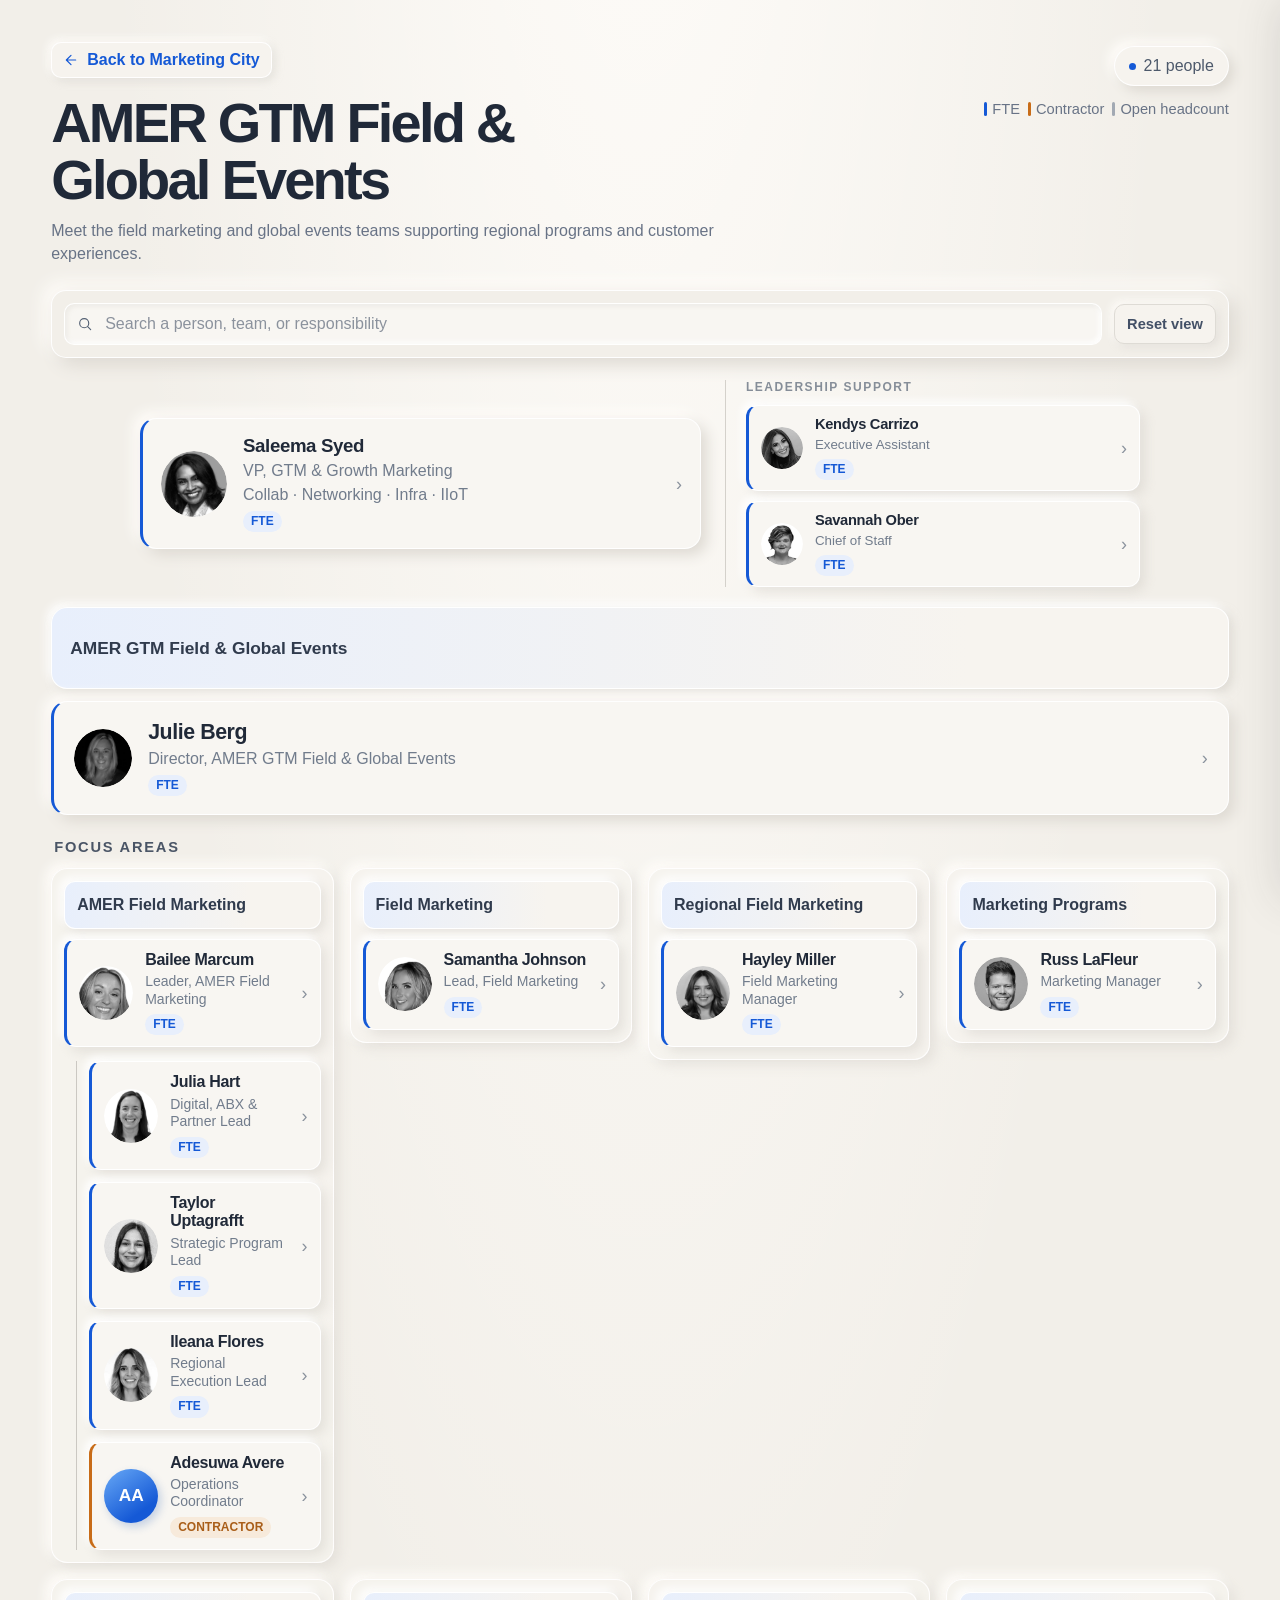
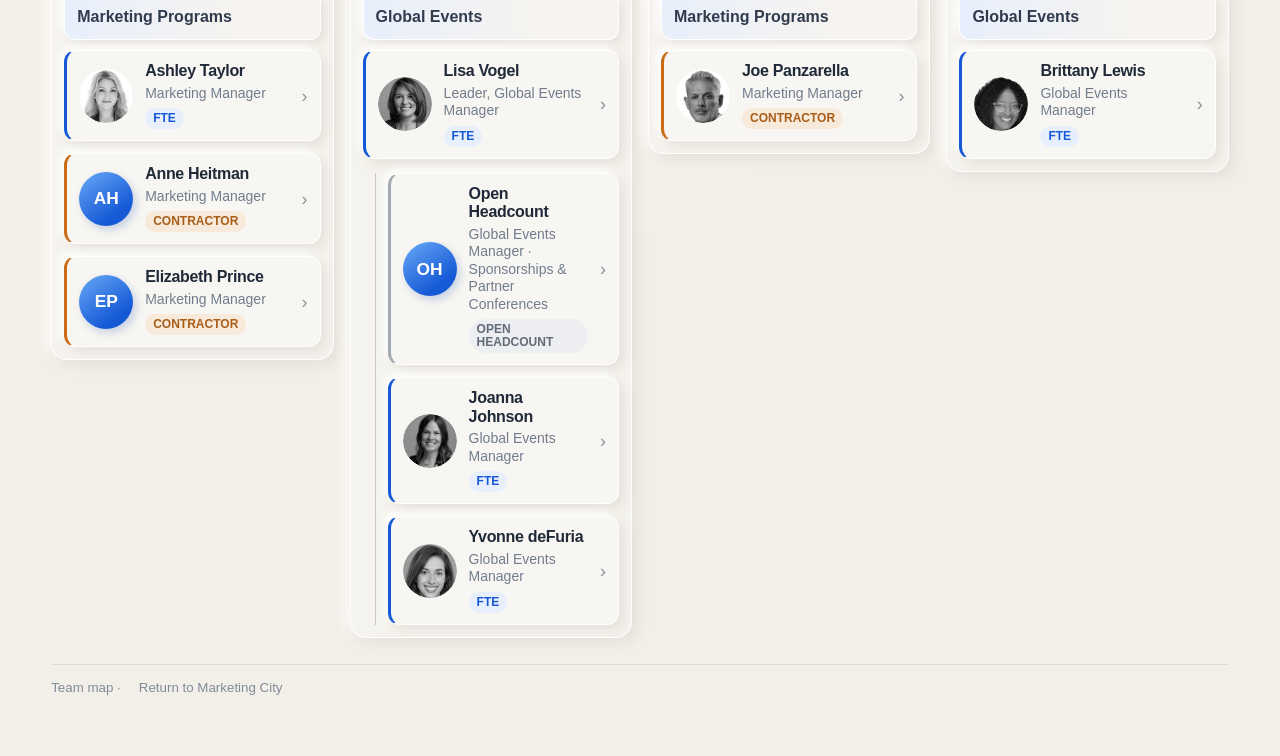
==== commit f0711cc6: "Add files via upload" ====
--- a/amer-gtm-field-global-events.html
+++ b/amer-gtm-field-global-events.html
@@ -2,7 +2,8 @@
 <html lang="en"><head><meta charset="utf-8"><meta name="viewport" content="width=device-width,initial-scale=1"><meta name="theme-color" content="#f2efe9"><title>AMER GTM Field &amp; Global Events — Team Map</title><link rel="stylesheet" href="assets/team-maps.css"><link rel="stylesheet" href="assets/layout-fixes.css"></head>
 <body><main class="page">
   <header class="topbar"><div><a class="back" href="index.html" aria-label="Back to Marketing City home"><svg viewBox="0 0 24 24" fill="none" aria-hidden="true"><path d="M19 12H5m7 7-7-7 7-7" stroke="currentColor" stroke-width="1.8" stroke-linecap="round" stroke-linejoin="round"/></svg>Back to Marketing City</a><h1>AMER GTM Field &amp;<br>Global Events</h1><p class="subtitle">Meet the field marketing and global events teams supporting regional programs and customer experiences.</p></div><div class="header-meta"><div class="count" data-people-count></div><div class="legend legend-single-line"><span class="legend-item"><i class="legend-mark"></i>FTE</span><span class="legend-item"><i class="legend-mark contractor"></i>Contractor</span><span class="legend-item"><i class="legend-mark open"></i>Open headcount</span></div></div></header>
-  <div class="toolbar"><label class="search-wrap"><svg class="search-icon" viewBox="0 0 24 24" fill="none" aria-hidden="true"><circle cx="10.8" cy="10.8" r="6.8" stroke="currentColor" stroke-width="1.7"/><path d="m16 16 4.5 4.5" stroke="currentColor" stroke-width="1.7" stroke-linecap="round"/></svg><input id="search" type="text" placeholder="Search a person, team, or responsibility" autocomplete="off" aria-label="Search a person, team, or responsibility"><button class="clear" type="button" aria-label="Clear search">×</button></label><button class="reset" type="button">Reset view</button></div>
+  <div class="toolbar"><label class="search-wrap"><svg class="search-icon" viewBox="0 0 24 24" fill="none" aria-hidden="true"><circle cx="10.8" cy="10.8" r="6.8" stroke="currentColor" stroke-width="1.7"/><path d="m16 16 4.5 4.5" stroke="currentColor" stroke-width="1.7" stroke-linecap="round"/></svg><input id="search" type="text" placeholder="Search a person, team, or responsibility" autocomplete="off" aria-label="Search a person, team, or responsibility"><button class="clear" type="button" aria-label="Clear search">×</button></label>
+      <div class="site-search-results" id="siteSearchResults" role="listbox" aria-label="People and focus area matches" hidden></div><button class="reset" type="button">Reset view</button></div>
   <section class="executive-row" aria-label="Marketing leadership">
     <article class="executive-card tier-c1" data-organization="Collaboration Mktg Admin - US" data-location="Allen, Texas, United States of America" data-webex-contact="saleemas@cisco.com"><span class="avatar"><img src="assets/headshots/saleema-syed.jpg" alt="" loading="lazy"></span><span class="copy"><strong class="name">Saleema Syed</strong><span class="title">VP, GTM &amp; Growth Marketing</span><span class="title">Collab · Networking · Infra · IIoT</span><span class="role">FTE</span></span></article>
     <div class="executive-support"><p class="executive-support-label">Leadership support</p>
@@ -22,4 +23,7 @@
     <section class="group"><h3 class="group-title">Marketing Programs</h3><div class="group-content"><article class="person-card contractor tier-c4" data-location="SJ-21, Milpitas, CA, United States Of America" data-webex-contact="jopanzar@cisco.com" data-organization="Collaboration Mktg Admin - US"><span class="avatar"><img src="assets/headshots/joe-panzarella.jpeg" alt="" loading="lazy"></span><span class="copy"><strong class="name">Joe Panzarella</strong><span class="title">Marketing Manager</span><span class="role contractor">Contractor</span></span></article></div></section>
     <section class="group"><h3 class="group-title">Global Events</h3><div class="group-content"><article class="person-card tier-c4" data-location="Richardson, Texas; United States Of America" data-webex-contact="brittlew@cisco.com" data-organization="Webex Global Events - US- WebexOne"><span class="avatar"><img src="assets/headshots/brittany-lewis.jpg" alt="" loading="lazy"></span><span class="copy"><strong class="name">Brittany Lewis</strong><span class="title">Global Events Manager</span><span class="role">FTE</span></span></article></div></section>
   </div><p class="empty-state">No people match that search.</p><footer class="footer">Team map · <a href="index.html">Return to Marketing City</a></footer>
-</main><script src="assets/location-time.js"></script><script src="assets/team-maps.js"></script></body></html>
+</main><script src="assets/location-time.js"></script><script src="assets/team-maps.js"></script><script src="assets/people-directory.js"></script>
+<script src="assets/site-search.js"></script>
+<script src="assets/page-tools.js"></script>
+</body></html>
--- a/assets/team-maps.css
+++ b/assets/team-maps.css
@@ -41,12 +41,25 @@
 .directory-section{margin-bottom:20px}
 .directory-section h3{margin:0 0 9px;color:#828b98;font-size:9pt;font-weight:750;letter-spacing:.12em;text-transform:uppercase}
 .directory-copy{margin:0;padding:12px 13px;border:1px solid rgba(255,255,255,.95);border-radius:11px;color:#3d495c;background:#f7f5f0;box-shadow:4px 4px 10px rgba(208,204,197,.5),-4px -4px 10px rgba(255,255,255,.94);font-size:11pt;line-height:1.45}
-.directory-manager{display:block;width:100%;padding:12px 13px;text-align:left;border:1px solid rgba(255,255,255,.95);border-radius:11px;color:var(--ink);background:#f7f5f0;box-shadow:4px 4px 10px rgba(208,204,197,.5),-4px -4px 10px rgba(255,255,255,.94);cursor:pointer}
+.directory-copy.directory-responsibility,.directory-copy.directory-team{display:flex;align-items:flex-start;gap:10px}
+.directory-copy.directory-responsibility::before,.directory-copy.directory-team::before{content:"";width:6px;height:6px;flex:0 0 6px;margin-top:.48em;border-radius:50%;background:#1559d6}
+.profile-details dd.webex-contact{display:flex;align-items:center;justify-content:space-between;gap:10px}
+.webex-contact-value{min-width:0;overflow-wrap:anywhere}
+.webex-copy{flex:0 0 auto;padding:5px 9px;border:1px solid #d5e0f5;border-radius:8px;color:#1559d6;background:#e9effb;font-size:9pt;font-weight:650;cursor:pointer}
+.webex-copy:hover,.webex-copy:focus-visible{border-color:#9cb8ee;background:#dfe9fc}
+.webex-copy[hidden]{display:none}
+.directory-manager{display:flex;width:100%;min-width:0;align-items:center;gap:12px;padding:12px 13px;text-align:left;border:1px solid rgba(255,255,255,.95);border-radius:11px;color:var(--ink);background:#f7f5f0;box-shadow:4px 4px 10px rgba(208,204,197,.5),-4px -4px 10px rgba(255,255,255,.94);cursor:pointer}
 .directory-manager:hover{border-color:#c8d8f2;background:#f9f8f4}
-.directory-manager strong,.directory-manager span{display:block}
-.directory-manager span{margin-top:3px;color:var(--muted);font-size:10pt}
+.directory-manager-avatar{display:grid;width:42px;height:42px;flex:0 0 42px;place-items:center;overflow:hidden;border:0;border-radius:50%;color:#fff;background:#f8f6f2;box-shadow:none;font-size:10pt;font-weight:750}
+.directory-manager-avatar img{display:block;width:100%;height:100%;border-radius:inherit;object-fit:cover;object-position:center top;filter:grayscale(1)}
+.directory-manager-copy{display:block;min-width:0;flex:1}
+.directory-manager-copy strong,.directory-manager-copy span{display:block}
+.directory-manager-copy span{margin-top:3px;color:var(--muted);font-size:10pt}
 .directory-panel .directory-bottom{margin-top:auto;padding-top:14px;color:var(--muted);font-size:10pt;line-height:1.45}
 .person-card,.lead-person,.executive-card{cursor:pointer}
+.leader-subpage-link{display:inline-flex;align-items:center;gap:6px;align-self:flex-end;padding:3px 4px;color:var(--blue);font-size:9.5pt;font-weight:650;text-decoration:none}
+.leader-subpage-link:hover{text-decoration:underline}
+.leader-subpage-link:focus-visible{outline:2px solid var(--blue);outline-offset:2px;border-radius:3px}
 .person-card:focus-visible,.lead-person:focus-visible,.executive-card:focus-visible{outline:2px solid var(--blue);outline-offset:3px}
 .avatar{overflow:hidden}
 .avatar:has(> img){background:transparent}
@@ -70,5 +83,8 @@
   flex: 0 0 54px !important;
 }
 /* C2: compact leadership support cards keep a clear profile affordance. */
-.executive-support .person-card::after{content:"›";flex:0 0 auto;margin-left:auto;color:#8a929d;font-size:18px;line-height:1;transition:color .16s,transform .16s}
-.executive-support .person-card:hover::after{color:var(--blue);transform:translateX(2px)}
+.person-card::after,.lead-person::after,.executive-card::after{content:"›";flex:0 0 auto;margin-left:auto;color:#8a929d;font-size:18px;line-height:1;transition:color .16s,transform .16s}
+.person-card:hover::after,.lead-person:hover::after,.executive-card:hover::after{color:var(--blue);transform:translateX(2px)}
+.leadership-focus-grid{grid-template-columns:repeat(3,minmax(0,1fr))}
+@media(max-width:900px){.leadership-focus-grid{grid-template-columns:repeat(2,minmax(0,1fr))}}
+@media(max-width:640px){.leadership-focus-grid{grid-template-columns:minmax(0,1fr)}}
--- a/assets/layout-fixes.css
+++ b/assets/layout-fixes.css
@@ -142,6 +142,87 @@
   overflow-wrap: break-word;
 }
 
+.profile-details dd.webex-contact {
+  display: flex;
+  align-items: center;
+  justify-content: space-between;
+  gap: 10px;
+}
+
+.webex-contact-value { min-width: 0; overflow-wrap: anywhere; }
+.webex-copy {
+  flex: 0 0 auto;
+  padding: 5px 9px;
+  border: 1px solid #d5e0f5;
+  border-radius: 8px;
+  color: #1559d6;
+  background: #e9effb;
+  font-size: 9pt;
+  font-weight: 650;
+  cursor: pointer;
+}
+.webex-copy:hover, .webex-copy:focus-visible { border-color: #9cb8ee; background: #dfe9fc; }
+.webex-copy[hidden] { display: none; }
+
+.toolbar { position: relative; }
+.site-search-results {
+  position: absolute;
+  top: calc(100% + 8px);
+  left: 12px;
+  z-index: 30;
+  width: calc(100% - 122px);
+  max-height: min(420px, 60vh);
+  overflow: auto;
+  padding: 7px;
+  border: 1px solid rgba(255, 255, 255, .98);
+  border-radius: 14px;
+  background: #f8f6f2;
+  box-shadow: 8px 12px 28px rgba(47, 55, 68, .18), -4px -4px 12px #fff;
+}
+.site-search-results[hidden] { display: none; }
+.site-search-results .city-search-option { display: grid; grid-template-columns: minmax(0, 1fr) auto; gap: 2px 12px; width: 100%; padding: 10px 12px; border: 0; border-radius: 9px; color: #202938; background: transparent; text-align: left; text-decoration: none; cursor: pointer; }
+.site-search-results .city-search-option:hover,
+.site-search-results .city-search-option.is-active,
+.site-search-results .city-search-option:focus-visible { outline: none; background: #eaf0fa; }
+.site-search-results .city-search-option strong { overflow: hidden; font-size: 11pt; font-weight: 680; text-overflow: ellipsis; white-space: nowrap; }
+.site-search-results .city-search-option small { grid-column: 1 / -1; overflow: hidden; color: #687386; font-size: 9.5pt; line-height: 1.25; text-overflow: ellipsis; white-space: nowrap; }
+.site-search-results .result-area { grid-column: 2; grid-row: 1; align-self: center; color: #1559d6; font-size: 9pt; text-align: right; }
+.site-search-results .city-search-empty { padding: 13px 12px; color: #687386; font-size: 10.5pt; }
+@media (max-width: 760px) { .site-search-results { width: calc(100% - 24px); } }
+
+.back-to-top {
+  position: fixed;
+  right: 22px;
+  bottom: 22px;
+  z-index: 40;
+  display: grid;
+  width: 44px;
+  height: 44px;
+  place-items: center;
+  border: 1px solid rgba(255, 255, 255, .98);
+  border-radius: 50%;
+  color: #1559d6;
+  background: #f8f6f2;
+  box-shadow: 4px 5px 13px rgba(47, 55, 68, .18), -3px -3px 9px #fff;
+  opacity: 0;
+  pointer-events: none;
+  transform: translateY(6px);
+  transition: opacity .18s ease, transform .18s ease, background .18s ease;
+  cursor: pointer;
+}
+.back-to-top.is-visible { opacity: 1; pointer-events: auto; transform: translateY(0); }
+.back-to-top:hover { background: #eaf0fa; }
+.back-to-top svg { width: 19px; height: 19px; }
+@media (max-width: 640px) { .back-to-top { right: 15px; bottom: 15px; width: 40px; height: 40px; } }
+
+#app .teams-grid { grid-template-columns: repeat(3, minmax(0, 1fr)); }
+@media (max-width: 900px) {
+  #app .teams-grid { grid-template-columns: repeat(3, 190px); }
+}
+@media (max-width: 560px) {
+  #app .teams-grid { grid-template-columns: minmax(0, 1fr) !important; }
+}
+
 @media (max-width: 1120px) {
   .domain-grid {
     grid-template-columns: minmax(0, 1fr) !important;
@@ -159,6 +240,8 @@
 .directory-avatar img,.profile-avatar img,.manager-avatar img{display:block;width:100%;height:100%;border-radius:inherit;object-fit:cover;object-position:center top;filter:grayscale(1)}
 .avatar:has(>img),.directory-avatar:has(>img),.profile-avatar:has(>img),.manager-avatar:has(>img){position:relative;overflow:hidden;padding:0!important;border:0!important;background:transparent!important;box-shadow:none!important}
 .avatar:has(>img)>img,.directory-avatar:has(>img)>img,.profile-avatar:has(>img)>img,.manager-avatar:has(>img)>img{position:absolute;inset:0;width:100%;height:100%;max-width:none;border:0;border-radius:50%;object-fit:cover;object-position:center top;filter:grayscale(1)}
+.avatar:has(>img[src$="meghana-dayananda.jpeg"],>img[src$="chris-bowman.jpg"],>img[src$="srisha-permude.jpeg"],>img[src$="natasha-patel.jpeg"],>img[src$="tim-colegate-smith.jpeg"],>img[src$="mark-neath.jpeg"],>img[src$="sam-watson.jpeg"],>img[src$="manu-parhar.jpeg"],>img[src$="jamie-bissonnette.jpeg"],>img[src$="dan-gallant.jpeg"],>img[src$="karen-hobert.jpeg"],>img[src$="dana-ciarlariello.jpeg"],>img[src$="miriam-kung.jpeg"]){background:#f8f6f2!important}
+.avatar:has(>img[src$="meghana-dayananda.jpeg"],>img[src$="chris-bowman.jpg"],>img[src$="srisha-permude.jpeg"],>img[src$="natasha-patel.jpeg"],>img[src$="tim-colegate-smith.jpeg"],>img[src$="mark-neath.jpeg"],>img[src$="sam-watson.jpeg"],>img[src$="manu-parhar.jpeg"],>img[src$="jamie-bissonnette.jpeg"],>img[src$="dan-gallant.jpeg"],>img[src$="karen-hobert.jpeg"],>img[src$="dana-ciarlariello.jpeg"],>img[src$="miriam-kung.jpeg"])>img{object-fit:contain!important;object-position:center!important;transform:scale(.76)}
 
 /* Use the EMEA page gutter consistently across the home page and every team page. */
 main.page,
@@ -535,7 +618,7 @@
   min-height: 68px;
   align-items: center;
   gap: 10px;
-  padding: 9px 38px 9px 10px;
+  padding: 9px 14px 9px 10px;
 }
 
 #app .vp-row .support-group > .person-node > .avatar {
@@ -575,7 +658,7 @@
   min-height: 96px;
   align-items: center;
   gap: 14px;
-  padding: 14px 42px 14px 16px;
+  padding: 14px 14px 14px 16px;
 }
 
 #app .leader-section > .person-node.primary.leader-card > .avatar {
@@ -643,9 +726,12 @@
 @media (max-width: 560px) {
   #app .vp-row > .person-node.primary.vp-card { padding: 14px 42px 14px 14px; }
   #app .vp-row > .person-node.primary.vp-card > .avatar { width: 58px; height: 58px; flex-basis: 58px; }
-  #app .vp-row .support-group > .person-node { padding: 10px 34px 10px 10px; }
-  #app .leader-section > .person-node.primary.leader-card { padding: 14px 34px 14px 14px; }
-}
+  #app .vp-row .support-group > .person-node { padding: 10px 14px 10px 10px; }
+  #app .leader-section > .person-node.primary.leader-card { padding: 14px 14px 14px 14px; }
+}
+
+/* Single-leader panels should use the full row so their arrow sits at the card edge. */
+.lead-panel:has(> .lead-person:only-child) { grid-template-columns: minmax(0, 1fr); }
 
 /* Shared C1–C4 scale: identical photo and type proportions on every team page. */
 .tier-c1,
@@ -902,7 +988,7 @@
 .legend-single-line {
   flex-wrap: nowrap;
   gap: 8px;
-  font-size: 10pt;
+  font-size: 11pt;
   white-space: nowrap;
 }
 .legend-single-line .legend-item { gap: 5px; }
